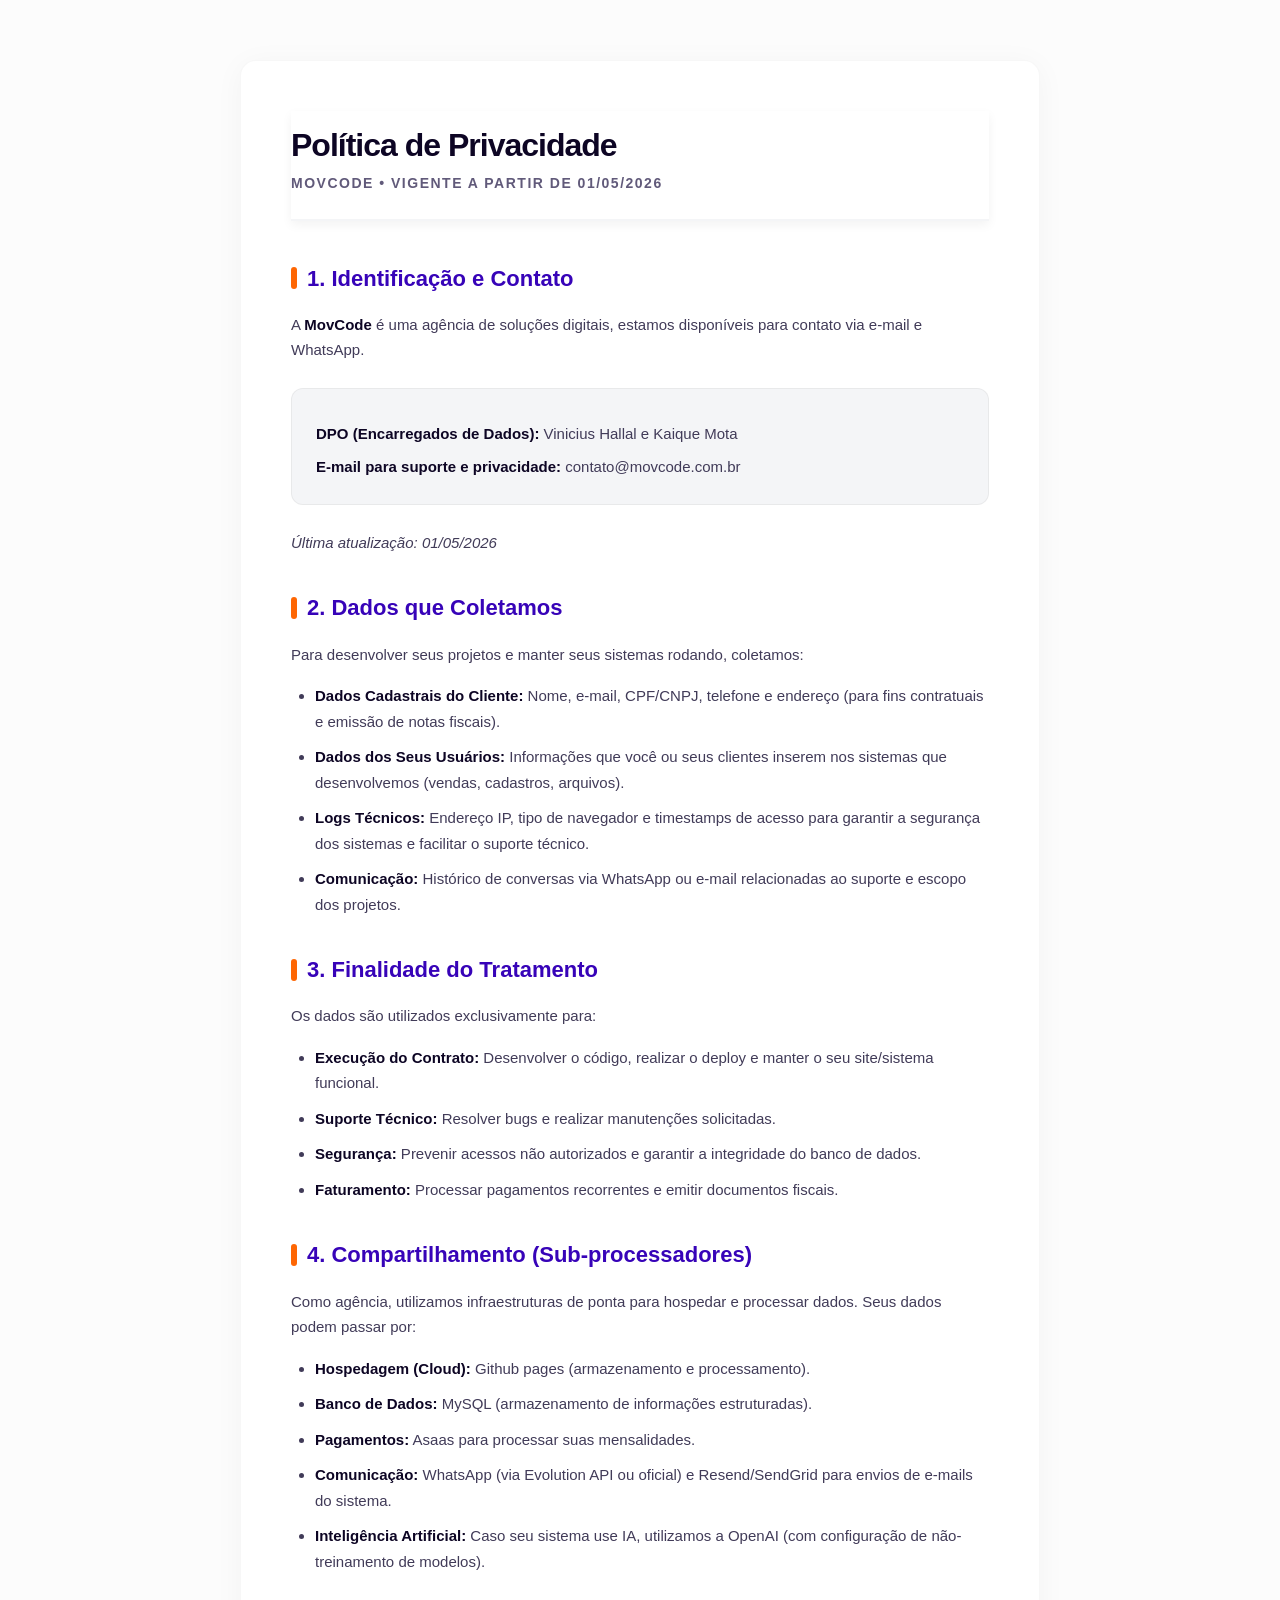
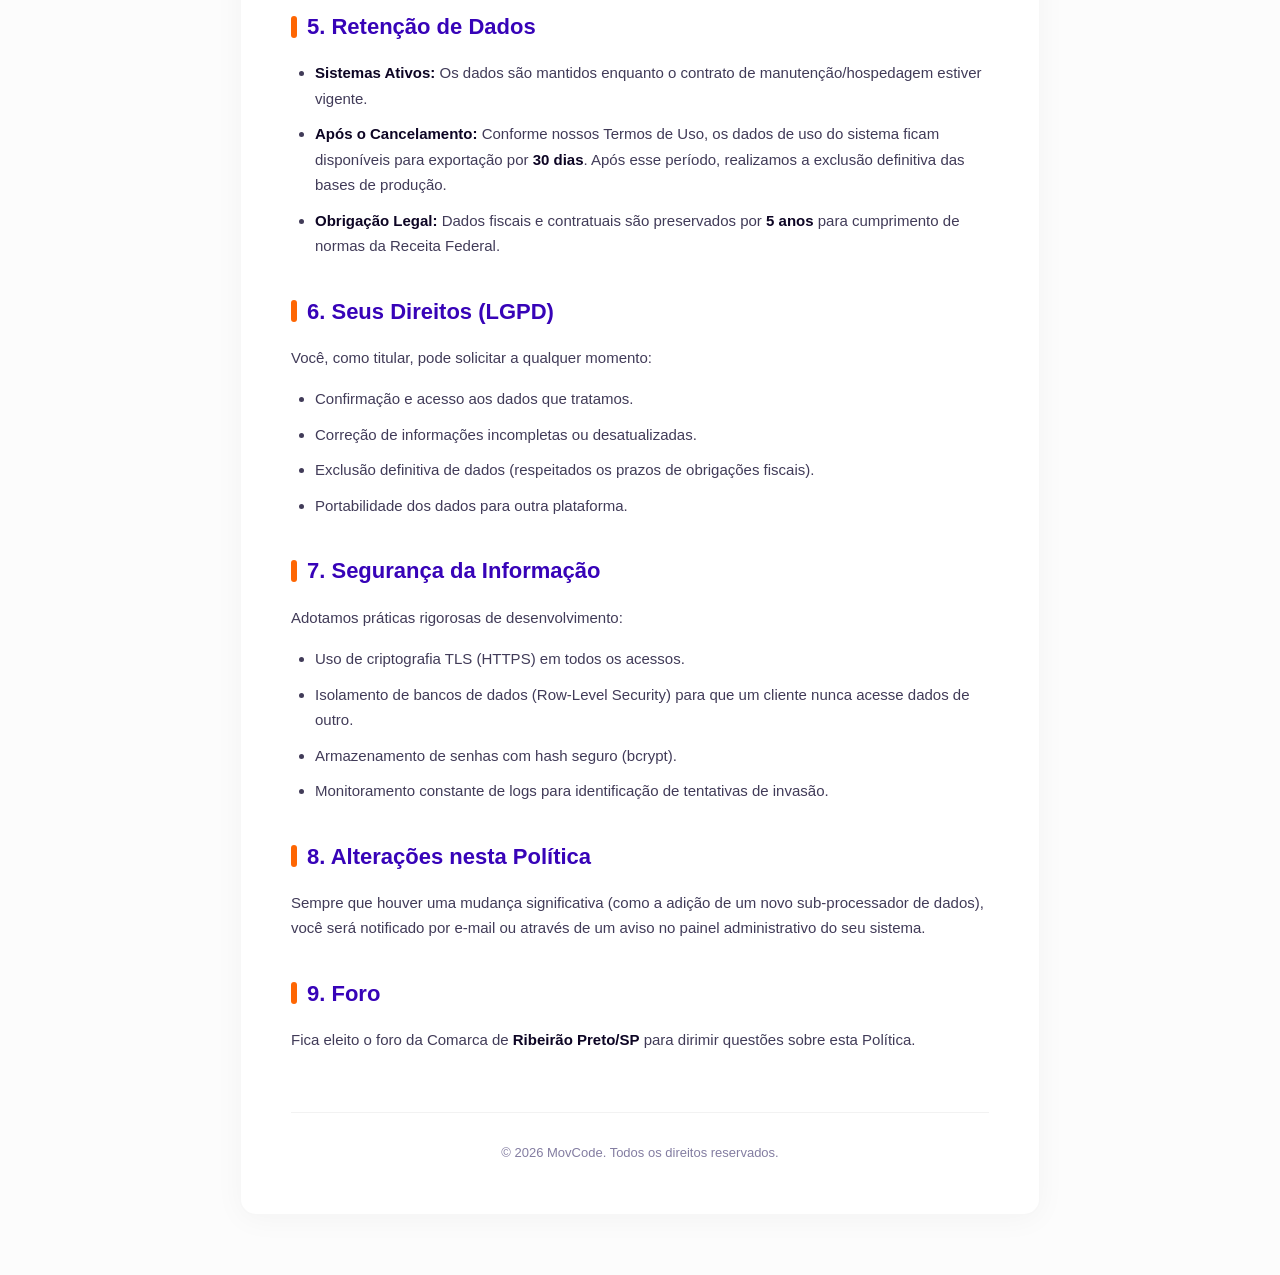
==== politica.html @ aec151a6 "Update politica.html" ====
<!DOCTYPE html>
<html lang="pt-br">
<head>
    <meta charset="UTF-8">
    <meta name="viewport" content="width=device-width, initial-scale=1.0">
    <title>Política de Privacidade - MovCode</title>
    <style>
/* =========================================
           VARIÁVEIS E RESET
        ========================================= */
        :root {
            --primaria: #3703B8;
            --destaque: #FE6603;
            --branco: #FFFFFF;
            --escuro: #0D0524;
            --cinza-claro: #F4F5F7;
            --terminal-bg: #0D1117;
            --terminal-green: #39d353;
            --terminal-blue: #79c0ff;
            --terminal-orange: #ffa657;
            --terminal-purple: #d2a8ff;
            --terminal-comment: #8b949e;
        }

        html { scroll-behavior: smooth; }
        * { margin: 0; padding: 0; box-sizing: border-box; font-family: 'Poppins', sans-serif; }
        body { color: var(--escuro); background-color: var(--branco); line-height: 1.6; overflow-x: hidden }

        section { scroll-margin-top: 70px; }
        #inicio { scroll-margin-top: 0; }

        .container { width: 90%; max-width: 1100px; margin: 0 auto; }


/* =========================================
   HEADER
========================================= */
        header {
            background-color: var(--branco);
            padding: 15px 0;
            box-shadow: 0 4px 10px rgba(0,0,0,0.05);
            position: sticky;
            top: 0;
            z-index: 1000;
            transition: all 0.5s ease;
        }
        header.scrolled { box-shadow: 0 10px 30px rgba(0,0,0,0.1); }
        header .container { display: flex; justify-content: space-between; align-items: center; }

        .logo { font-size: 28px; font-weight: 700; color: var(--primaria); text-decoration: none; z-index: 101; }
        .logo span { color: var(--destaque); }

        nav ul { display: flex; list-style: none; gap: 30px; }
        nav ul li a { text-decoration: none; color: var(--escuro); font-weight: 500; font-size: 15px; transition: 0.3s; }
        nav ul li a:hover { color: var(--destaque); }

        /* =========================================
           TOP WRAPPER
        ========================================= */
        .top-wrapper {
            background: radial-gradient(circle at 20% 30%, #4a09f0 0%, var(--primaria) 50%, #20026b 100%);
            display: flex;
            flex-direction: column;
            position: relative;
        }
        .top-wrapper::after {
            content: '';
            position: absolute;
            width: 500px; height: 500px;
            background: var(--destaque);
            filter: blur(150px);
            opacity: 0.2;
            top: -100px; right: -100px;
            border-radius: 50%;
            pointer-events: none;
            z-index: 0;
        }

        /* =========================================
           WHATSAPP
        ========================================= */
        .whatsapp-btn {
            position: fixed; bottom: 30px; right: 30px; background-color: #25D366;
            width: 60px; height: 60px; border-radius: 50%; display: flex; justify-content: center;
            align-items: center; box-shadow: 0 4px 10px rgba(0,0,0,0.2);
            z-index: 1000; text-decoration: none; animation: pulse 2s infinite;
        }
        @keyframes pulse {
            0%   { box-shadow: 0 0 0 0 rgba(37,211,102,0.7); }
            70%  { box-shadow: 0 0 0 15px rgba(37,211,102,0); }
            100% { box-shadow: 0 0 0 0 rgba(37,211,102,0); }
        }



        /* =========================================
        FOOTER COMPACTO & MINIMALISTA
        ========================================= */
        .footer-compacto {
            background-color: #050112;
            padding: 40px 0 20px; /* Bem mais curto que os anteriores */
            color: var(--branco);
            border-top: 1px solid rgba(255,255,255,0.05);
        }

        .footer-top {
            display: flex;
            justify-content: space-between;
            align-items: center;
            margin-bottom: 30px;
        }

        .logo-menor {
            display: inline-flex;
            align-items: flex-end; /* Mantém o alinhamento pela base */
            gap: 5px; /* Agora só afasta a imagem do texto */
            text-decoration: none;
            font-family: 'Poppins', sans-serif;
            font-weight: 700;
            font-size: 25px; 
            color: #FFFFFF;
            line-height: 1;
        }

        /* Ajuste fino na imagem para não ficar "caída" */
        .logo-menor img {
            height: 30px;
            width: auto;
            display: block;
            margin-bottom: 3px; /* Sobe a imagem levemente para alinhar com a base das letras */
        }

        /* Garante que o texto e o ponto fiquem grudados */
        .logo-texto {
            display: inline-block;
            white-space: nowrap; /* Impede que o ponto pule de linha */
        }

        .ponto {
            color: var(--destaque);
        }

        /* Pequeno ajuste no texto de apoio logo abaixo */
        .footer-identidade p {
            font-size: 12px;
            color: #615a7a;
            margin-top: 5px;
            font-weight: 400;
        }

        /* Lado direito: links rápidos */
        .footer-contato {
            text-align: right;
            display: flex;
            flex-direction: column;
            gap: 8px;
        }

        .email-link {
            color: var(--branco);
            text-decoration: none;
            font-size: 15px;
            font-weight: 500;
            transition: color 0.3s;
        }
        .email-link:hover { color: var(--destaque); }

        .social-mini {
            font-size: 12px;
            color: #615a7a;
        }
        .social-mini a {
            color: #615a7a;
            text-decoration: none;
            transition: color 0.3s;
        }
        .social-mini a:hover { color: var(--branco); }
        .social-mini .sep { margin: 0 5px; opacity: 0.3; }

        /* Linha de copyright final */
        .footer-copy {
            padding-top: 20px;
            border-top: 1px solid rgba(255,255,255,0.03);
            display: flex;
            justify-content: space-between;
            font-size: 11px;
            color: #413b58;
            text-transform: uppercase;
            letter-spacing: 1px;
        }

        .topo-link {
            color: #413b58;
            text-decoration: none;
            transition: color 0.3s;
        }
        .topo-link:hover { color: var(--destaque); }

        /* Responsivo para telas pequenas */
        @media (max-width: 768px) {
            .footer-top {
                flex-direction: column;
                gap: 20px;
                text-align: center;
            }
            .footer-contato {
                text-align: center;
            }
            .footer-copy {
                flex-direction: column;
                align-items: center;
                gap: 10px;
            }
        }


        .btn-destaque {
            background-color: var(--destaque); color: var(--branco); padding: 15px 32px;
            text-decoration: none; border-radius: 8px; font-weight: 600; transition: 0.3s;
            display: inline-block; border: none; cursor: pointer;
            box-shadow: 0 10px 20px rgba(254,102,3,0.3);
        }
        .btn-destaque:hover { transform: translateY(-3px); box-shadow: 0 10px 20px rgba(254,102,3,0.5); }
        .btn-destaque:disabled { opacity: 0.7; cursor: not-allowed; transform: none; box-shadow: none; }

        /* Tags de stack */
        .stack-tags { display: flex; flex-wrap: wrap; gap: 10px; margin-bottom: 32px; }
        .stack-tag {
            background: #F4F0FF;
            color: var(--primaria);
            border: 1px solid rgba(55,3,184,0.15);
            padding: 6px 14px;
            border-radius: 6px;
            font-size: 13px;
            font-weight: 600;
            font-family: 'JetBrains Mono', monospace;
        }

        .btn-outline {
            background-color: transparent; color: var(--primaria); border: 2px solid var(--primaria);
            padding: 12px 28px; border-radius: 8px; text-decoration: none; font-weight: 600;
            transition: 0.3s; display: inline-block;
        }
        .btn-outline:hover { background-color: var(--primaria); color: var(--branco); }

        h2.section-title { color: var(--escuro); font-size: 36px; margin-bottom: 50px; }

        /* Feedback do formulário */
        .form-feedback {
            display: none;
            padding: 14px 18px;
            border-radius: 8px;
            font-size: 14px;
            font-weight: 600;
            margin-top: 8px;
        }
        .form-feedback.success { background: #d1fae5; color: #065f46; border: 1px solid #a7f3d0; }
        .form-feedback.error   { background: #fee2e2; color: #991b1b; border: 1px solid #fecaca; }

        /* =========================================
           ANIMAÇÕES DE SCROLL
        ========================================= */
        .escondido {
            opacity: 0; transform: translateY(40px);
            transition: opacity 0.8s ease-out, transform 0.8s ease-out;
            will-change: opacity, transform;
        }
        .aparecer { opacity: 1; transform: translateY(0); }

/* =========================================
   HELPERS
========================================= */
.section-title--center {
    text-align: center;
    margin-bottom: 60px;
}

.section-title--no-margin {
    margin-bottom: 0;
}

.whatsapp-btn__icon {
    width: 30px;
    height: 30px;
    object-fit: contain;
}




/* =========================================
   HERO REFORMULADA (IMAGEM NO LUGAR DO DASHBOARD)
========================================= */
.hero { padding: 60px 0 100px; color: var(--branco); position: relative; z-index: 1; }
.hero .container { display: flex; align-items: center; justify-content: space-between; gap: 60px; }

.hero-text { flex: 1.1; max-width: 650px; }

/* Título muito maior e mais imponente */
.hero h1 { 
    font-size: clamp(42px, 5vw, 56px); 
    line-height: 1.15; 
    margin-bottom: 25px; 
    font-weight: 700; 
    letter-spacing: -1.5px; 
}
.hero h1 .highlight { color: #a78bfa; }

.hero p { font-size: 17px; color: #b8aedf; margin-bottom: 40px; line-height: 1.6; }

.hero-btns { display: flex; gap: 15px; margin-bottom: 45px; }

.btn-outline-hero {
    padding: 15px 30px;
    border-radius: 8px;
    border: 1px solid rgba(255,255,255,0.2);
    color: var(--branco);
    text-decoration: none;
    font-weight: 600;
    transition: 0.3s;
}
.btn-outline-hero:hover { background: rgba(255,255,255,0.1); border-color: var(--branco); }

.hero-benefits { display: flex; flex-wrap: wrap; gap: 24px; }
.benefit-item { display: flex; gap: 12px; align-items: center; }
.benefit-icon { color: #a78bfa; opacity: 0.8; }
.benefit-icon svg { width: 22px; height: 22px; }
.benefit-txt strong { display: block; font-size: 13px; color: var(--branco); }
.benefit-txt span { font-size: 11px; color: #837da1; }

/* --- LADO DIREITO: ÓRBITA TECH --- */
.hero-visual { 
    flex: 1; 
    display: flex;
    justify-content: flex-end;
    align-items: center;
}

.tech-orbit {
    position: relative;
    width: 400px;
    height: 400px;
    display: flex;
    align-items: center;
    justify-content: center;
}

/* Anéis Animados (MANTIDOS) */
.orbit-ring {
    position: absolute;
    border-radius: 50%;
    border: 1px solid rgba(255, 255, 255, 0.05);
}

.ring-1 {
    width: 380px; height: 380px;
    border-top-color: var(--primaria);
    animation: spin 15s linear infinite;
}

.ring-2 {
    width: 280px; height: 280px;
    border-right-color: var(--destaque);
    border-bottom-color: rgba(254, 102, 3, 0.2);
    animation: spinReverse 10s linear infinite;
}

.ring-3 {
    width: 180px; height: 180px;
    border: 1px dashed rgba(167, 139, 250, 0.3);
    animation: spin 20s linear infinite;
}

/* NOVO: Núcleo Central */
.orbit-core {
    position: relative;
    width: 70px;
    height: 70px;
    display: flex;
    align-items: center;
    justify-content: center;
    z-index: 2;
}

/* Esfera física do núcleo */
.core-solid {
    width: 100%;
    height: 100%;
    background: linear-gradient(135deg, var(--primaria) 0%, var(--destaque) 100%);
    border-radius: 50%;
    box-shadow: 0 0 30px rgba(254, 102, 3, 0.4);
    display: flex;
    align-items: center;
    justify-content: center;
    color: var(--branco);
    position: relative;
    z-index: 2;
}

.core-solid svg {
    width: 28px;
    height: 28px;
}

/* Onda de energia que pulsa do centro para fora */
.core-pulse {
    position: absolute;
    width: 100%;
    height: 100%;
    border-radius: 50%;
    background: var(--destaque);
    animation: pulseEnergy 2.5s infinite ease-out;
    z-index: 1;
}

/* --- ANIMAÇÕES --- */
@keyframes spin { 
    100% { transform: rotate(360deg); } 
}

@keyframes spinReverse { 
    100% { transform: rotate(-360deg); } 
}

@keyframes pulseEnergy {
    0% { transform: scale(1); opacity: 0.6; }
    100% { transform: scale(2.5); opacity: 0; }
}

/* Responsivo */
@media (max-width: 1024px) {
    .hero .container { flex-direction: column; text-align: center; gap: 50px; }
    .hero-text { max-width: 100%; display: flex; flex-direction: column; align-items: center; }
    .hero-btns { justify-content: center; }
    .hero-benefits { justify-content: center; }
    .hero-visual { justify-content: center; width: 100%; }
    .tech-orbit { width: 300px; height: 300px; margin-top: 20px; }
    .ring-1 { width: 300px; height: 300px; }
    .ring-2 { width: 220px; height: 220px; }
    .ring-3 { width: 140px; height: 140px; }
    .orbit-core { width: 60px; height: 60px; }
}


        /* =========================================
           MIDDLE WRAPPER
        ========================================= */
        .middle-wrapper {
            background: linear-gradient(180deg, #E6D9FF 0%, #FFFFFF 50%, #FFE5D4 100%);
            width: 100%;
            display: flex;
            flex-direction: column;
            position: relative;
            z-index: 1;
            padding-top: 110px;
        }




        /* =========================================
   SOBRE A MOVII (FOCO NOS IDEAIS)
========================================= */
.sobre-ideais {
    padding: 100px 0;
    background-color: #FAFAFC; /* Um cinza super claro pra destacar do branco puro */
    border-top: 1px solid rgba(0,0,0,0.03);
    border-bottom: 1px solid rgba(0,0,0,0.03);
}

.ideais-wrapper {
    max-width: 900px;
    margin: 0 auto;
}

.ideais-header {
    text-align: center;
    margin-bottom: 40px;
}

.ideais-eyebrow {
    font-size: 11px;
    font-weight: 700;
    color: var(--primaria);
    letter-spacing: 2px;
    text-transform: uppercase;
    display: block;
    margin-bottom: 16px;
}

.ideais-header h2 {
    font-size: clamp(32px, 5vw, 46px);
    font-weight: 700;
    line-height: 1.15;
    color: var(--escuro);
    letter-spacing: -1px;
}

.ideais-content {
    text-align: center;
    margin-bottom: 60px;
}

.ideais-lead {
    font-size: 20px;
    font-weight: 600;
    color: var(--primaria);
    margin-bottom: 24px;
    line-height: 1.4;
}

.ideais-content p {
    font-size: 16px;
    color: #615a7a;
    line-height: 1.7;
    margin-bottom: 16px;
    max-width: 800px;
    margin-left: auto;
    margin-right: auto;
}

.ideais-content strong {
    color: var(--escuro);
    font-weight: 600;
}

/* Grid de Ideais */
.ideais-grid {
    display: grid;
    grid-template-columns: repeat(3, 1fr);
    gap: 30px;
}

.ideal-card {
    background: var(--branco);
    border: 1px solid rgba(0,0,0,0.04);
    border-radius: 20px;
    padding: 30px;
    text-align: center;
    transition: all 0.3s ease;
    box-shadow: 0 10px 20px rgba(0,0,0,0.01);
}

.ideal-card:hover {
    transform: translateY(-5px);
    box-shadow: 0 15px 30px rgba(55,3,184,0.05);
    border-color: rgba(55,3,184,0.1);
}

.ideal-icon {
    width: 50px;
    height: 50px;
    background: rgba(167,139,250,0.1);
    color: #A78BFA;
    border-radius: 14px;
    display: flex;
    align-items: center;
    justify-content: center;
    margin: 0 auto 20px;
    transition: 0.3s;
}

.ideal-card:hover .ideal-icon {
    background: #A78BFA;
    color: var(--branco);
    transform: scale(1.1) rotate(-5deg);
}

.ideal-icon svg {
    width: 24px;
    height: 24px;
}

.ideal-card h4 {
    font-size: 16px;
    font-weight: 700;
    color: var(--escuro);
    margin-bottom: 12px;
}

.ideal-card p {
    font-size: 13px;
    color: #837da1;
    line-height: 1.5;
    margin: 0;
}

/* Responsivo */
@media (max-width: 900px) {
    .ideais-grid {
        grid-template-columns: repeat(2, 1fr);
    }
}

@media (max-width: 600px) {
    .ideais-grid {
        grid-template-columns: 1fr;
    }
    .ideais-lead {
        font-size: 18px;
    }
}




        /* =========================================
        A MOVII É PARA VOCÊ... (WHITE COMPACTO)
        ========================================= */
        .bento-white {
            background-color: var(--branco);
            padding: 50px 0; 
            border-top: 1px solid rgba(0,0,0,0.05);
        }

        .bento-header-compacto {
            margin-bottom: 30px;
        }

        .bento-header-compacto h2 {
            font-size: 32px;
            letter-spacing: -1px;
            color: var(--escuro);
        }

        .bento-eyebrow {
            font-size: 11px;
            font-weight: 700;
            color: var(--primaria);
            letter-spacing: 1.5px;
            text-transform: uppercase;
            display: block;
            margin-bottom: 8px;
        }

        .bento-grid-white {
            display: grid;
            grid-template-columns: repeat(3, 1fr);
            gap: 15px; /* Menos espaço entre os cards */
        }

        .bento-card-white {
            background: #FAFAFC;
            border: 1px solid rgba(0,0,0,0.05);
            border-radius: 16px;
            padding: 25px;
            display: flex;
            flex-direction: column;
            transition: all 0.3s ease;
        }

        .bento-card-white:hover {
            border-color: var(--primaria);
            background: var(--branco);
            transform: translateY(-3px);
            box-shadow: 0 10px 20px rgba(0,0,0,0.03);
        }

        .card-principal {
            grid-column: span 2;
            flex-direction: row;
            align-items: center;
            gap: 30px;
            background: #F4F0FF; /* Um toque de roxo bem leve para destacar */
            border-color: rgba(55,3,184,0.1);
        }

        .bento-inner { flex: 1; }

        .bento-card-white h3 {
            font-size: 16px;
            font-weight: 700;
            margin-bottom: 8px;
            color: var(--escuro);
        }

        .bento-card-white p {
            font-size: 13px;
            color: #615a7a;
            line-height: 1.5;
            margin: 0;
        }

        .bento-icon-small {
            width: 36px;
            height: 36px;
            background: var(--branco);
            color: var(--primaria);
            border-radius: 8px;
            display: flex;
            align-items: center;
            justify-content: center;
            margin-bottom: 15px;
            border: 1px solid rgba(0,0,0,0.05);
        }

        .bento-mini-stats {
            display: flex;
            gap: 20px;
            padding-left: 20px;
            border-left: 1px solid rgba(0,0,0,0.1);
        }

        .mini-stat { display: flex; flex-direction: column; }
        .mini-stat strong { font-size: 20px; color: var(--primaria); line-height: 1; }
        .mini-stat span { font-size: 10px; text-transform: uppercase; color: #837da1; }

        /* Responsivo */
        @media (max-width: 992px) {
            .bento-grid-white { grid-template-columns: repeat(2, 1fr); }
            .card-principal { grid-column: span 2; }
        }

        @media (max-width: 768px) {
            .bento-grid-white { grid-template-columns: 1fr; }
            .card-principal { grid-column: span 1; flex-direction: column; align-items: flex-start; gap: 20px; }
            .bento-mini-stats { border-left: none; border-top: 1px solid rgba(0,0,0,0.1); padding: 15px 0 0; width: 100%; }
        }






        /* =========================================
        NOSSOS SERVIÇOS (ESTILO MOCKUP DARK)
        ========================================= */
        .servicos-dark {
            background-color: #050112;
            padding: 50px 0;
            position: relative;
            overflow: hidden;
            color: var(--branco);
        }

        /* Brilhos de fundo idênticos aos da imagem */
        .servicos-dark::before {
            content: '';
            position: absolute;
            width: 600px; height: 600px;
            background: radial-gradient(circle, rgba(167,139,250,0.06) 0%, transparent 70%);
            top: -200px; left: -200px;
            border-radius: 50%;
            pointer-events: none;
        }

        .servicos-dark::after {
            content: '';
            position: absolute;
            width: 800px; height: 800px;
            background: radial-gradient(circle, rgba(254,102,3,0.04) 0%, transparent 70%);
            bottom: -300px; right: -200px;
            border-radius: 50%;
            pointer-events: none;
        }

        .servicos-header {
            text-align: center;
            margin-bottom: 60px;
            position: relative;
            z-index: 2;
        }

        .servicos-eyebrow {
            font-size: 11px;
            font-weight: 700;
            color: #A78BFA; /* Roxo claro */
            letter-spacing: 2px;
            text-transform: uppercase;
            display: block;
            margin-bottom: 16px;
        }

        .servicos-header h2 {
            font-size: clamp(28px, 4vw, 36px);
            font-weight: 700;
            line-height: 1.2;
            letter-spacing: -0.5px;
        }

        .servicos-grid {
            display: grid;
            /* Coloca os 5 cards lado a lado no computador */
            grid-template-columns: repeat(5, 1fr);
            gap: 16px;
            position: relative;
            z-index: 2;
            margin-bottom: 50px;
        }

        .servico-card-dark {
            background: rgba(255,255,255,0.02);
            border: 1px solid rgba(255,255,255,0.05);
            border-radius: 16px;
            padding: 24px 20px;
            display: flex;
            flex-direction: column;
            transition: all 0.3s ease;
            backdrop-filter: blur(10px);
        }

        .servico-card-dark:hover {
            background: rgba(255,255,255,0.04);
            border-color: rgba(167,139,250,0.3);
            transform: translateY(-8px);
            box-shadow: 0 15px 30px rgba(5,1,18,0.5);
        }

        .servico-icon-dark {
            width: 44px;
            height: 44px;
            background: rgba(167,139,250,0.1);
            color: #A78BFA;
            border-radius: 12px;
            display: flex;
            align-items: center;
            justify-content: center;
            margin-bottom: 20px;
            transition: 0.3s;
        }

        .servico-card-dark:hover .servico-icon-dark {
            background: #A78BFA;
            color: #050112;
        }

        .servico-icon-dark svg {
            width: 20px;
            height: 20px;
        }

        .servico-card-dark h3 {
            font-size: 15px;
            font-weight: 600;
            color: var(--branco);
            margin-bottom: 10px;
            line-height: 1.3;
        }

        .servico-card-dark p {
            font-size: 12px;
            color: #a09ab0;
            line-height: 1.5;
            margin-bottom: 24px;
            flex: 1; /* Empurra a seta para baixo */
        }

        .servico-arrow {
            margin-top: auto;
            align-self: flex-end;
            color: #413b58; /* Seta discreta */
            transition: 0.3s;
            display: flex;
        }

        .servico-card-dark:hover .servico-arrow {
            color: var(--branco);
            transform: translateX(4px);
        }

        .servicos-footer {
            text-align: center;
            position: relative;
            z-index: 2;
        }

        .btn-servicos {
            display: inline-flex;
            align-items: center;
            gap: 8px;
            padding: 12px 24px;
            border-radius: 30px;
            font-size: 13px;
        }

        /* Responsivo para organizar os 5 cards quando a tela diminui */
        @media (max-width: 1200px) {
            .servicos-grid { grid-template-columns: repeat(3, 1fr); gap: 20px; }
        }
        @media (max-width: 768px) {
            .servicos-grid { grid-template-columns: repeat(2, 1fr); }
        }
        @media (max-width: 576px) {
            .servicos-grid { grid-template-columns: 1fr; }
}




    


        /* =========================================
        COMO TRABALHAMOS (ESTILO MOCKUP HORIZONTAL)
        ========================================= */
        #processo {
            padding: 100px 0;
            background-color: var(--branco); /* Fundo claro para contrastar com as secções escuras */
            border-top: 1px solid rgba(0,0,0,0.05);
        }

        .processo-layout {
            display: flex;
            gap: 60px;
            align-items: flex-start;
        }

        /* Lado Esquerdo */
        .processo-intro {
            flex: 0 0 320px;
        }

        .processo-eyebrow {
            font-size: 11px;
            font-weight: 700;
            color: var(--primaria);
            letter-spacing: 1.5px;
            text-transform: uppercase;
            display: block;
            margin-bottom: 12px;
        }

        .processo-intro h2 {
            font-size: 32px;
            color: var(--escuro);
            line-height: 1.2;
            margin-bottom: 16px;
        }

        .processo-intro p {
            font-size: 14px;
            color: #615a7a;
            margin-bottom: 24px;
            line-height: 1.6;
        }

        .btn-link-laranja {
            color: var(--destaque);
            font-size: 13px;
            font-weight: 600;
            text-decoration: none;
            display: inline-flex;
            align-items: center;
            gap: 8px;
            transition: 0.3s;
            border: 1px solid rgba(254,102,3,0.3);
            padding: 10px 20px;
            border-radius: 24px;
        }

        .btn-link-laranja:hover {
            background: rgba(254,102,3,0.08);
            transform: translateX(4px);
        }

        /* Lado Direito: Os Passos */
        .processo-steps-horizontal {
            flex: 1;
            display: grid;
            grid-template-columns: repeat(4, 1fr);
            gap: 24px;
            position: relative;
            padding-top: 10px;
        }

        /* A linha tracejada que liga os ícones */
        .processo-steps-horizontal::before {
            content: '';
            position: absolute;
            top: 40px; /* Alinha exatamente a meio da altura do ícone */
            left: 12%; 
            right: 12%;
            border-top: 2px dashed #D1C5F0;
            z-index: 1;
        }

        .step-item {
            position: relative;
            z-index: 2; /* Fica por cima da linha tracejada */
        }

        /* Quadrado arredondado com o ícone grande */
        .step-icon {
            width: 60px;
            height: 60px;
            background: var(--branco);
            border: 2px solid #E6D9FF;
            color: var(--primaria);
            border-radius: 16px;
            display: flex;
            align-items: center;
            justify-content: center;
            margin-bottom: 24px;
        }

        .step-header {
            display: flex;
            align-items: center;
            gap: 8px;
            margin-bottom: 12px;
        }

        /* Bolinha roxa com o número */
        .step-number {
            width: 22px;
            height: 22px;
            background: var(--primaria);
            color: var(--branco);
            border-radius: 50%;
            font-size: 11px;
            font-weight: 700;
            display: flex;
            align-items: center;
            justify-content: center;
            flex-shrink: 0;
        }

        .step-header h3 {
            font-size: 16px;
            font-weight: 700;
            color: var(--escuro);
            margin: 0;
        }

        .step-item p {
            font-size: 13px;
            color: #615a7a;
            line-height: 1.5;
            margin: 0;
        }

        /* Responsivo para não quebrar em telemóveis e tablets */
        @media (max-width: 1024px) {
            .processo-layout {
                flex-direction: column;
                gap: 40px;
            }
            .processo-intro {
                flex: none;
                max-width: 100%;
            }
            .processo-steps-horizontal::before {
                display: none; /* Esconde a linha no mobile */
            }
            .processo-steps-horizontal {
                grid-template-columns: repeat(2, 1fr); /* 2 em cima, 2 em baixo */
                gap: 40px;
            }
        }

        @media (max-width: 576px) {
            .processo-steps-horizontal {
                grid-template-columns: 1fr; /* 1 por linha no telemóvel */
            }
        }


        /* =========================================
        PROJETOS (COMPACTO)
        ========================================= */
        #projetos {
            padding: 50px 0;
            background: linear-gradient( #FE6603 0%);
            position: relative;
            overflow: hidden;
        }

        #projetos::after {
            content: '';
            position: absolute;
            width: 500px; height: 500px;
            background: rgba(255, 255, 255, 0.15);
            filter: blur(120px);
            bottom: -200px;
            right: -100px;
            border-radius: 50%;
            pointer-events: none;
        }
        
        .projetos-header {
            display: flex;
            justify-content: space-between;
            align-items: flex-end;
            margin-bottom: 40px;
            position: relative;
            z-index: 1;
        }

        .projetos-eyebrow {
            font-size: 11px;
            font-weight: 700;
            color: rgba(255, 255, 255, 0.9); /* Branco levemente transparente */
            letter-spacing: 1.5px;
            text-transform: uppercase;
            display: block;
            margin-bottom: 8px;
        }

        #projetos .section-title {
            color: var(--branco); /* Título em branco para contrastar com o laranja */
            text-shadow: 0 2px 10px rgba(0,0,0,0.05);
        }

        .projetos-header h2 { margin-bottom: 0; }
        
        .btn-ver-mais {
            display: inline-flex;
            align-items: center;
            padding: 8px 20px;
            border-radius: 20px;
            font-size: 12px;
            font-weight: 600;
            text-decoration: none;
            color: var(--branco);
            border: 1px solid rgba(255, 255, 255, 0.4);
            background: rgba(255, 255, 255, 0.1);
            transition: all 0.3s ease;
        }

        .btn-ver-mais:hover {
            background: var(--branco);
            color: var(--destaque);
            border-color: var(--branco);
            transform: translateY(-3px);
            box-shadow: 0 10px 20px rgba(0,0,0,0.1);
        }


        .projetos-grid {
            display: grid;
            grid-template-columns: repeat(3, 1fr);
            gap: 20px; /* Menor distância entre cards */
        }

        .projeto-card {
            background: var(--branco);
            border-radius: 16px; /* Cantos menos arredondados */
            overflow: hidden;
            border: 1px solid rgba(0,0,0,0.04);
            transition: all 0.3s ease;
            display: flex;
            flex-direction: column;
            box-shadow: 0 5px 15px rgba(0,0,0,0.02);
        }

        .projeto-card:hover { 
            transform: translateY(-5px); 
            box-shadow: 0 15px 30px rgba(55,3,184,0.08); 
            border-color: rgba(55,3,184,0.1);
        }

        .projeto-thumb {
            height: 140px; /* Altura da miniatura reduzida */
            display: flex;
            align-items: center;
            justify-content: center;
            font-family: 'JetBrains Mono', monospace;
            font-size: 12px;
            position: relative;
            overflow: hidden;
        }

        .projeto-thumb-1 { background: linear-gradient(135deg, #0D1117 0%, #161b22 100%); }
        .projeto-thumb-2 { background: linear-gradient(135deg, #050112 0%, #20026b 100%); }
        .projeto-thumb-3 { background: linear-gradient(135deg, #1a0a00 0%, #b34600 100%); }

        .projeto-thumb-code {
            padding: 15px;
            color: var(--terminal-green);
            font-size: 11px; /* Código menorzinho */
            line-height: 1.6;
            width: 100%;
        }

        .projeto-thumb-code .tc { color: var(--terminal-comment); }
        .projeto-thumb-code .tk { color: var(--terminal-purple); }
        .projeto-thumb-code .tf { color: var(--terminal-blue); }
        .projeto-thumb-code .ts { color: var(--terminal-orange); }

        .projeto-body { padding: 20px; flex: 1; display: flex; flex-direction: column; } /* Padding reduzido */
        .projeto-body h3 { font-size: 18px; font-weight: 700; color: var(--escuro); margin-bottom: 8px; letter-spacing: -0.5px; }
        .projeto-body p  { font-size: 13px; color: #615a7a; line-height: 1.5; flex: 1; }

        .projeto-tags { display: flex; gap: 6px; flex-wrap: wrap; margin-top: 15px; }
        .projeto-tag {
            background: #F4F5F7;
            color: #413b58;
            padding: 4px 10px;
            border-radius: 6px;
            font-size: 10px;
            font-weight: 600;
            font-family: 'JetBrains Mono', monospace;
            border: 1px solid rgba(0,0,0,0.05);
        }

        .projeto-footer {
            padding: 15px 20px;
            border-top: 1px solid rgba(0,0,0,0.04);
            display: flex;
            align-items: center;
            justify-content: space-between;
            background: #FAFAFC;
        }

        .projeto-tipo {
            font-size: 10px;
            font-weight: 700;
            letter-spacing: 1px;
            text-transform: uppercase;
            color: var(--primaria);
            opacity: 0.8;
        }

        .projeto-link {
            font-size: 12px;
            color: var(--escuro);
            text-decoration: none;
            font-weight: 600;
            display: flex;
            align-items: center;
            gap: 4px;
            transition: 0.3s;
        }

        .projeto-link:hover { color: var(--destaque); transform: translateX(3px); }


        /* =========================================
        CTA FINAL DE IMPACTO (ESTILO MOCKUP)
        ========================================= */
        #contato { 
            padding: 80px 0; 
            background-color: var(--branco); 
        }

        .cta-final-box {
            background: #050112; 
            border-radius: 24px;
            padding: 60px;
            display: flex;
            align-items: center;
            justify-content: space-between;
            gap: 40px;
            color: var(--branco);
            position: relative;
            overflow: hidden;
            box-shadow: 0 20px 40px rgba(5,1,18,0.1);
        }

        /* Efeito de luz ao fundo */
        .cta-final-box::before {
            content: '';
            position: absolute;
            width: 500px; height: 500px;
            background: var(--primaria);
            filter: blur(150px);
            opacity: 0.15;
            top: -100px; left: -100px;
            border-radius: 50%;
            pointer-events: none;
        }

        /* --- LADO ESQUERDO --- */
        .cta-left {
            flex: 1;
            position: relative;
            z-index: 1;
        }

        .cta-eyebrow {
            font-size: 12px;
            font-weight: 700;
            color: var(--destaque);
            letter-spacing: 1.5px;
            text-transform: uppercase;
            display: block;
            margin-bottom: 16px;
        }

        .cta-left h2 {
            font-size: clamp(32px, 4vw, 42px);
            font-weight: 700;
            line-height: 1.15;
            margin-bottom: 20px;
            letter-spacing: -1px;
        }

        .destaque-roxo {
            color: #A78BFA; /* Um roxo mais claro para dar destaque no fundo escuro */
        }

        .cta-left p {
            font-size: 16px;
            color: #a09ab0;
            max-width: 450px;
            margin-bottom: 30px;
            line-height: 1.6;
        }

        .cta-actions-row {
            display: flex;
            align-items: center;
            gap: 16px;
        }

        .btn-outline-claro {
            padding: 14px 28px;
            border-radius: 8px;
            border: 1px solid rgba(255, 255, 255, 0.2);
            color: var(--branco);
            text-decoration: none;
            font-weight: 600;
            font-size: 15px;
            transition: 0.3s;
        }

        .btn-outline-claro:hover {
            background: rgba(255, 255, 255, 0.1);
            border-color: rgba(255, 255, 255, 0.4);
        }

        .cta-left .btn-destaque {
            padding: 15px 30px;
            font-size: 15px;
        }

        /* --- LADO DIREITO --- */
        .cta-right {
            flex: 0 0 380px; /* Largura fixa para o cartão */
            position: relative;
            z-index: 1;
        }

        .cta-benefits-card {
            background: rgba(255, 255, 255, 0.03);
            border: 1px solid rgba(255, 255, 255, 0.05);
            border-radius: 20px;
            padding: 30px;
            backdrop-filter: blur(10px);
        }

        .benefits-list {
            list-style: none;
            display: flex;
            flex-direction: column;
            gap: 16px;
            margin-bottom: 30px;
        }

        .benefits-list li {
            display: flex;
            align-items: center;
            gap: 12px;
            font-size: 14px;
            color: #d9d2f6;
            font-weight: 500;
        }

        .benefits-list svg {
            width: 18px;
            height: 18px;
            color: #A78BFA; /* Corzinha do ícone */
        }

        .social-proof {
            display: flex;
            align-items: center;
            gap: 16px;
            padding-top: 20px;
            border-top: 1px solid rgba(255, 255, 255, 0.08);
        }

        .avatar-group {
            display: flex;
        }

        .avatar {
            width: 32px;
            height: 32px;
            border-radius: 50%;
            border: 2px solid #050112;
            margin-left: -10px;
        }
        .avatar:first-child { margin-left: 0; }
        .bg-1 { background: linear-gradient(135deg, #FE6603, #ff9a57); }
        .bg-2 { background: linear-gradient(135deg, #3703B8, #7a3df0); }
        .bg-3 { background: linear-gradient(135deg, #A78BFA, #d2a8ff); }

        .social-proof-text {
            display: flex;
            flex-direction: column;
        }

        .social-proof-text strong {
            font-size: 13px;
            color: var(--branco);
        }

        .social-proof-text span {
            font-size: 11px;
            color: #837da1;
        }

        /* Responsivo para ecrãs menores */
        @media (max-width: 900px) {
            .cta-final-box {
                flex-direction: column;
                text-align: center;
                padding: 40px 30px;
            }
            
            .cta-left p {
                margin: 0 auto 30px;
            }
            
            .cta-actions-row {
                justify-content: center;
                flex-wrap: wrap;
            }
            
            .cta-right {
                flex: none;
                width: 100%;
                max-width: 400px;
                margin: 0 auto;
            }
            
            .benefits-list li {
                justify-content: center;
            }
            
            .social-proof {
                justify-content: center;
            }
        }









        /* =========================================
           RESPONSIVO
        ========================================= */
        @media (max-width: 992px) {
            .bento-grid { grid-template-columns: 1fr; padding: 0 20px; }
            .item-1, .item-7 { grid-column: span 1; }
            .section-bento { padding: 60px 0; }
            .projetos-grid { grid-template-columns: 1fr 1fr; }
            .processo-steps { grid-template-columns: 1fr; gap: 40px; }
            .processo-steps::before { display: none; }
            .dashboard-grid { grid-template-columns: 1fr; }
        }



        @media (max-width: 768px) {
            .contato-wrapper { flex-direction: column; padding: 40px 20px; border-radius: 24px; gap: 40px;}
            .contato-info h2 { font-size: 32px; }
            .contato-form-caixa { padding: 25px 20px; }
            .footer-grid { grid-template-columns: 1fr; gap: 40px; text-align: center; padding-bottom: 40px; margin-bottom: 40px; }
            .footer-col p { margin: 20px auto; }
            .footer-col ul li a:hover, .social-links a:hover { transform: translateY(-3px); }
            .footer-bottom { flex-direction: column; text-align: center; }
            header .container { flex-direction: column; gap: 15px; text-align: center; }
            nav ul { gap: 15px; justify-content: center; flex-wrap: wrap; }
            nav ul li a { font-size: 14px; }
            .hero { padding: 60px 0 60px; }
            .hero .container { max-width: 100%; }
            .hero-text { text-align: left; }
            .hero h1 { font-size: 34px; }
            .hero p { margin-left: 0; margin-right: 0; }
            .hero-stats { flex-direction: column; gap: 20px; padding: 24px 20px; }
            .hero-stat-divider { width: 80%; height: 1px; }
            .hero-stat-item strong { font-size: 30px; }
            .middle-wrapper { padding-top: 0; }
            .projetos-grid { grid-template-columns: 1fr; }
            .projetos-header { flex-direction: column; align-items: flex-start; gap: 16px; }
            .impact-number { font-size: 36px; }
            .footer-cta { padding-bottom: 40px; margin-bottom: 40px; }
            .footer-cta h2 { font-size: 28px; line-height: 1.3; }
            
            .footer-grid { 
                grid-template-columns: 1fr; 
                gap: 40px; 
                text-align: center; 
            }
            
            .footer-col p { margin: 16px auto; }
            
            .footer-col ul li a:hover { transform: translateY(-3px); } /* Tira o slide lateral no mobile */
            
            .social-links ul { align-items: center; }
            
            .footer-bottom { 
                flex-direction: column; 
                text-align: center; 
                gap: 12px; }

        

        }
        
        /* =========================================
           ESTILOS EXCLUSIVOS: PÁGINA DE PRIVACIDADE
           (Inspirado no NanoDash)
        ========================================= */
        .pg-privacidade {
            background-color: #fcfcfc;
            padding: 60px 20px;
            min-height: 100vh;
            display: flex;
            justify-content: center;
        }

        .container-privacidade {
            width: 100%;
            max-width: 800px;
            background: var(--branco);
            padding: 50px;
            border-radius: 16px;
            box-shadow: 0 4px 30px rgba(0,0,0,0.04);
            border: 1px solid rgba(0,0,0,0.03);
        }

        .header-privacidade {
            border-bottom: 2px solid var(--cinza-claro);
            padding-bottom: 24px;
            margin-bottom: 40px;
        }

        .header-privacidade h1 {
            color: var(--escuro);
            font-size: 32px;
            margin-bottom: 8px;
            line-height: 1.2;
            letter-spacing: -1px;
        }

        .privacidade-version {
            color: #615a7a;
            font-size: 14px;
            text-transform: uppercase;
            letter-spacing: 1.5px;
            font-weight: 600;
        }

        .container-privacidade section {
            margin-bottom: 35px;
            scroll-margin-top: 0; /* Reseta o do site principal */
        }

        .container-privacidade h2 {
            color: var(--primaria);
            font-size: 22px;
            margin-bottom: 16px;
            display: flex;
            align-items: center;
            gap: 10px;
        }

        .container-privacidade h2::before {
            content: '';
            display: inline-block;
            width: 6px;
            height: 22px;
            background-color: var(--destaque);
            border-radius: 4px;
        }

        .container-privacidade p, 
        .container-privacidade li {
            font-size: 15px;
            margin-bottom: 16px;
            color: #413b58;
            line-height: 1.7;
        }

        .container-privacidade ul {
            padding-left: 24px;
            margin-bottom: 24px;
        }

        .container-privacidade li {
            margin-bottom: 10px;
        }

        .container-privacidade strong {
            color: var(--escuro);
            font-weight: 600;
        }

        .contact-box-privacidade {
            background-color: var(--cinza-claro);
            border: 1px solid rgba(0,0,0,0.05);
            padding: 24px;
            border-radius: 12px;
            margin: 25px 0;
        }

        .contact-box-privacidade p {
            margin: 8px 0;
            font-size: 15px;
        }
        
        .contact-box-privacidade p:last-child {
            margin-bottom: 0;
        }

        .footer-privacidade {
            margin-top: 60px;
            font-size: 13px;
            color: #837da1;
            text-align: center;
            border-top: 1px solid rgba(0,0,0,0.05);
            padding-top: 30px;
            font-weight: 500;
        }

        /* Responsivo Privacidade */
        @media (max-width: 600px) {
            .pg-privacidade { padding: 20px 15px; }
            .container-privacidade { padding: 30px 20px; }
            .header-privacidade h1 { font-size: 26px; }
            .container-privacidade h2 { font-size: 20px; }
        }
    </style>
</head>
<body class="pg-privacidade">

    <div class="container-privacidade">
        
        <header class="header-privacidade">
            <h1>Política de Privacidade</h1>
            <div class="privacidade-version">MovCode &bull; Vigente a partir de 01/05/2026</div>
        </header>

        <section>
            <h2>1. Identificação e Contato</h2>
            <p>A <strong>MovCode</strong> é uma agência de soluções digitais, estamos disponíveis para contato via e-mail e WhatsApp.</p>
            <div class="contact-box-privacidade">
                <p><strong>DPO (Encarregados de Dados):</strong> Vinicius Hallal e Kaique Mota</p>
                <p><strong>E-mail para suporte e privacidade:</strong> contato@movcode.com.br</p>
            </div>
            <p><em>Última atualização: 01/05/2026</em></p>
        </section>

        <section>
            <h2>2. Dados que Coletamos</h2>
            <p>Para desenvolver seus projetos e manter seus sistemas rodando, coletamos:</p>
            <ul>
                <li><strong>Dados Cadastrais do Cliente:</strong> Nome, e-mail, CPF/CNPJ, telefone e endereço (para fins contratuais e emissão de notas fiscais).</li>
                <li><strong>Dados dos Seus Usuários:</strong> Informações que você ou seus clientes inserem nos sistemas que desenvolvemos (vendas, cadastros, arquivos).</li>
                <li><strong>Logs Técnicos:</strong> Endereço IP, tipo de navegador e timestamps de acesso para garantir a segurança dos sistemas e facilitar o suporte técnico.</li>
                <li><strong>Comunicação:</strong> Histórico de conversas via WhatsApp ou e-mail relacionadas ao suporte e escopo dos projetos.</li>
            </ul>
        </section>

        <section>
            <h2>3. Finalidade do Tratamento</h2>
            <p>Os dados são utilizados exclusivamente para:</p>
            <ul>
                <li><strong>Execução do Contrato:</strong> Desenvolver o código, realizar o deploy e manter o seu site/sistema funcional.</li>
                <li><strong>Suporte Técnico:</strong> Resolver bugs e realizar manutenções solicitadas.</li>
                <li><strong>Segurança:</strong> Prevenir acessos não autorizados e garantir a integridade do banco de dados.</li>
                <li><strong>Faturamento:</strong> Processar pagamentos recorrentes e emitir documentos fiscais.</li>
            </ul>
        </section>

        <section>
            <h2>4. Compartilhamento (Sub-processadores)</h2>
            <p>Como agência, utilizamos infraestruturas de ponta para hospedar e processar dados. Seus dados podem passar por:</p>
            <ul>
                <li><strong>Hospedagem (Cloud):</strong> Github pages (armazenamento e processamento).</li>
                <li><strong>Banco de Dados:</strong> MySQL (armazenamento de informações estruturadas).</li>
                <li><strong>Pagamentos:</strong> Asaas para processar suas mensalidades.</li>
                <li><strong>Comunicação:</strong> WhatsApp (via Evolution API ou oficial) e Resend/SendGrid para envios de e-mails do sistema.</li>
                <li><strong>Inteligência Artificial:</strong> Caso seu sistema use IA, utilizamos a OpenAI (com configuração de não-treinamento de modelos).</li>
            </ul>
        </section>

        <section>
            <h2>5. Retenção de Dados</h2>
            <ul>
                <li><strong>Sistemas Ativos:</strong> Os dados são mantidos enquanto o contrato de manutenção/hospedagem estiver vigente.</li>
                <li><strong>Após o Cancelamento:</strong> Conforme nossos Termos de Uso, os dados de uso do sistema ficam disponíveis para exportação por <strong>30 dias</strong>. Após esse período, realizamos a exclusão definitiva das bases de produção.</li>
                <li><strong>Obrigação Legal:</strong> Dados fiscais e contratuais são preservados por <strong>5 anos</strong> para cumprimento de normas da Receita Federal.</li>
            </ul>
        </section>

        <section>
            <h2>6. Seus Direitos (LGPD)</h2>
            <p>Você, como titular, pode solicitar a qualquer momento:</p>
            <ul>
                <li>Confirmação e acesso aos dados que tratamos.</li>
                <li>Correção de informações incompletas ou desatualizadas.</li>
                <li>Exclusão definitiva de dados (respeitados os prazos de obrigações fiscais).</li>
                <li>Portabilidade dos dados para outra plataforma.</li>
            </ul>
        </section>

        <section>
            <h2>7. Segurança da Informação</h2>
            <p>Adotamos práticas rigorosas de desenvolvimento:</p>
            <ul>
                <li>Uso de criptografia TLS (HTTPS) em todos os acessos.</li>
                <li>Isolamento de bancos de dados (Row-Level Security) para que um cliente nunca acesse dados de outro.</li>
                <li>Armazenamento de senhas com hash seguro (bcrypt).</li>
                <li>Monitoramento constante de logs para identificação de tentativas de invasão.</li>
            </ul>
        </section>

        <section>
            <h2>8. Alterações nesta Política</h2>
            <p>Sempre que houver uma mudança significativa (como a adição de um novo sub-processador de dados), você será notificado por e-mail ou através de um aviso no painel administrativo do seu sistema.</p>
        </section>

        <section>
            <h2>9. Foro</h2>
            <p>Fica eleito o foro da Comarca de <strong>Ribeirão Preto/SP</strong> para dirimir questões sobre esta Política.</p>
        </section>

        <div class="footer-privacidade">
            &copy; <span id="year">2026</span> MovCode. Todos os direitos reservados.
        </div>
        
    </div>

    <script>
        // Atualiza o ano do copyright automaticamente assim que a página carrega
        document.addEventListener('DOMContentLoaded', () => {
            const yearSpan = document.getElementById('year');
            
            if (yearSpan) {
                yearSpan.textContent = new Date().getFullYear();
            }
            
            console.log("Política de Privacidade da MovCode carregada com sucesso.");
        });
    </script>
</body>
</html>
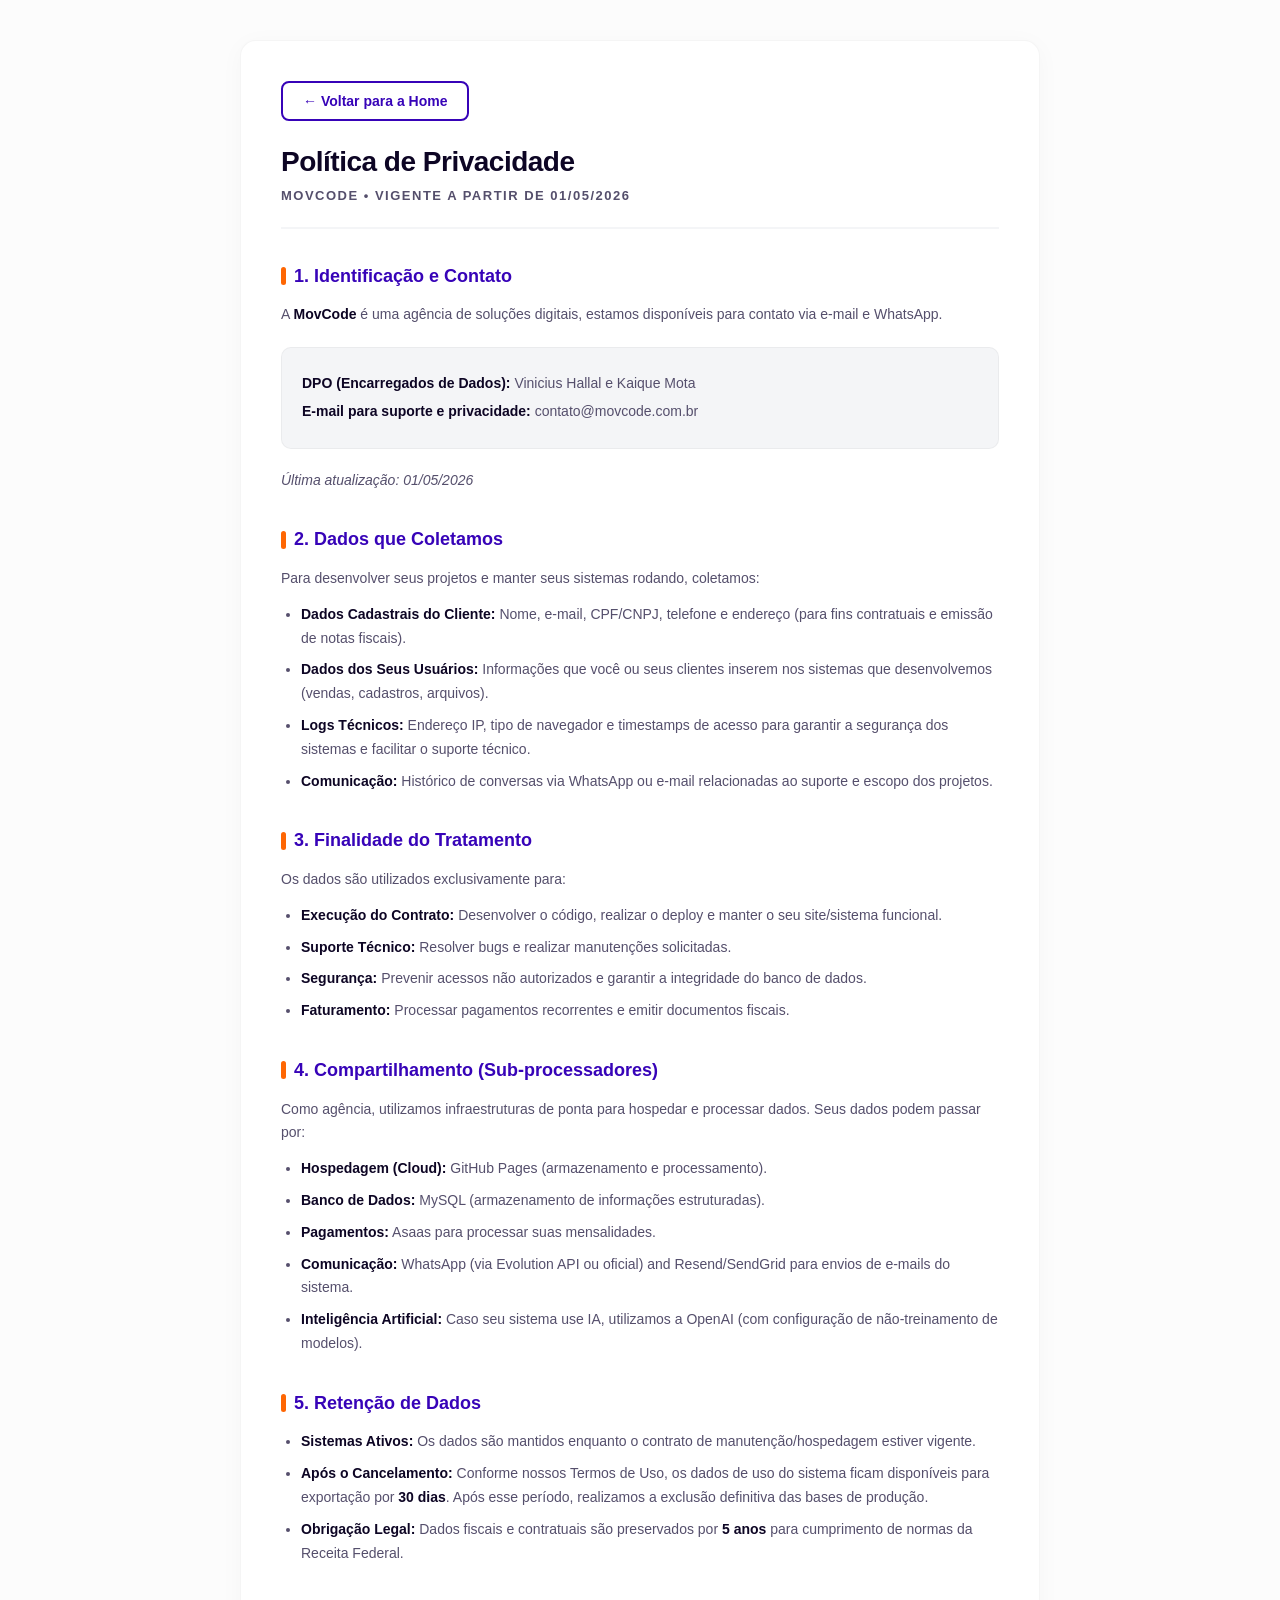
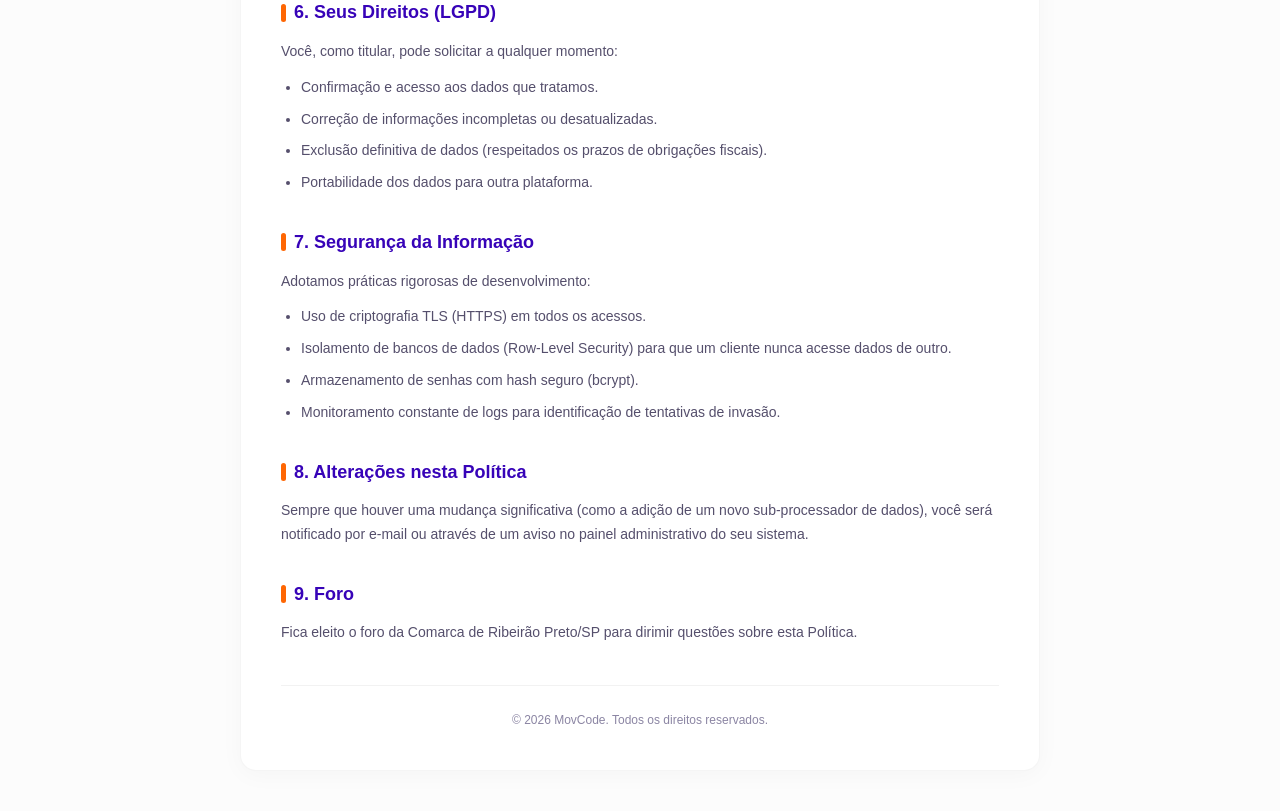
==== commit 65ef170c: "atualizando policia e termo" ====
--- a/politica.html
+++ b/politica.html
@@ -5,1643 +5,178 @@
     <meta name="viewport" content="width=device-width, initial-scale=1.0">
     <title>Política de Privacidade - MovCode</title>
     <style>
-/* =========================================
-           VARIÁVEIS E RESET
-        ========================================= */
         :root {
             --primaria: #3703B8;
             --destaque: #FE6603;
             --branco: #FFFFFF;
             --escuro: #0D0524;
             --cinza-claro: #F4F5F7;
-            --terminal-bg: #0D1117;
-            --terminal-green: #39d353;
-            --terminal-blue: #79c0ff;
-            --terminal-orange: #ffa657;
-            --terminal-purple: #d2a8ff;
-            --terminal-comment: #8b949e;
-        }
-
-        html { scroll-behavior: smooth; }
-        * { margin: 0; padding: 0; box-sizing: border-box; font-family: 'Poppins', sans-serif; }
-        body { color: var(--escuro); background-color: var(--branco); line-height: 1.6; overflow-x: hidden }
-
-        section { scroll-margin-top: 70px; }
-        #inicio { scroll-margin-top: 0; }
-
-        .container { width: 90%; max-width: 1100px; margin: 0 auto; }
-
-
-/* =========================================
-   HEADER
-========================================= */
-        header {
-            background-color: var(--branco);
-            padding: 15px 0;
-            box-shadow: 0 4px 10px rgba(0,0,0,0.05);
-            position: sticky;
-            top: 0;
-            z-index: 1000;
-            transition: all 0.5s ease;
-        }
-        header.scrolled { box-shadow: 0 10px 30px rgba(0,0,0,0.1); }
-        header .container { display: flex; justify-content: space-between; align-items: center; }
-
-        .logo { font-size: 28px; font-weight: 700; color: var(--primaria); text-decoration: none; z-index: 101; }
-        .logo span { color: var(--destaque); }
-
-        nav ul { display: flex; list-style: none; gap: 30px; }
-        nav ul li a { text-decoration: none; color: var(--escuro); font-weight: 500; font-size: 15px; transition: 0.3s; }
-        nav ul li a:hover { color: var(--destaque); }
-
-        /* =========================================
-           TOP WRAPPER
-        ========================================= */
-        .top-wrapper {
-            background: radial-gradient(circle at 20% 30%, #4a09f0 0%, var(--primaria) 50%, #20026b 100%);
+            --texto-secundario: #554f6c;
+        }
+
+        * { 
+            margin: 0; 
+            padding: 0; 
+            box-sizing: border-box; 
+            font-family: 'Poppins', sans-serif; 
+        }
+
+        body { 
+            color: var(--escuro); 
+            background-color: #fcfcfc; 
+            line-height: 1.7; 
+            padding: 40px 16px;
+            min-height: 100vh;
             display: flex;
             flex-direction: column;
-            position: relative;
-        }
-        .top-wrapper::after {
-            content: '';
-            position: absolute;
-            width: 500px; height: 500px;
-            background: var(--destaque);
-            filter: blur(150px);
-            opacity: 0.2;
-            top: -100px; right: -100px;
-            border-radius: 50%;
-            pointer-events: none;
-            z-index: 0;
-        }
-
-        /* =========================================
-           WHATSAPP
-        ========================================= */
-        .whatsapp-btn {
-            position: fixed; bottom: 30px; right: 30px; background-color: #25D366;
-            width: 60px; height: 60px; border-radius: 50%; display: flex; justify-content: center;
-            align-items: center; box-shadow: 0 4px 10px rgba(0,0,0,0.2);
-            z-index: 1000; text-decoration: none; animation: pulse 2s infinite;
-        }
-        @keyframes pulse {
-            0%   { box-shadow: 0 0 0 0 rgba(37,211,102,0.7); }
-            70%  { box-shadow: 0 0 0 15px rgba(37,211,102,0); }
-            100% { box-shadow: 0 0 0 0 rgba(37,211,102,0); }
-        }
-
-
-
-        /* =========================================
-        FOOTER COMPACTO & MINIMALISTA
-        ========================================= */
-        .footer-compacto {
-            background-color: #050112;
-            padding: 40px 0 20px; /* Bem mais curto que os anteriores */
-            color: var(--branco);
-            border-top: 1px solid rgba(255,255,255,0.05);
-        }
-
-        .footer-top {
-            display: flex;
-            justify-content: space-between;
             align-items: center;
-            margin-bottom: 30px;
-        }
-
-        .logo-menor {
-            display: inline-flex;
-            align-items: flex-end; /* Mantém o alinhamento pela base */
-            gap: 5px; /* Agora só afasta a imagem do texto */
-            text-decoration: none;
-            font-family: 'Poppins', sans-serif;
-            font-weight: 700;
-            font-size: 25px; 
-            color: #FFFFFF;
-            line-height: 1;
-        }
-
-        /* Ajuste fino na imagem para não ficar "caída" */
-        .logo-menor img {
-            height: 30px;
-            width: auto;
-            display: block;
-            margin-bottom: 3px; /* Sobe a imagem levemente para alinhar com a base das letras */
-        }
-
-        /* Garante que o texto e o ponto fiquem grudados */
-        .logo-texto {
-            display: inline-block;
-            white-space: nowrap; /* Impede que o ponto pule de linha */
-        }
-
-        .ponto {
-            color: var(--destaque);
-        }
-
-        /* Pequeno ajuste no texto de apoio logo abaixo */
-        .footer-identidade p {
-            font-size: 12px;
-            color: #615a7a;
-            margin-top: 5px;
-            font-weight: 400;
-        }
-
-        /* Lado direito: links rápidos */
-        .footer-contato {
-            text-align: right;
-            display: flex;
-            flex-direction: column;
-            gap: 8px;
-        }
-
-        .email-link {
-            color: var(--branco);
-            text-decoration: none;
-            font-size: 15px;
-            font-weight: 500;
-            transition: color 0.3s;
-        }
-        .email-link:hover { color: var(--destaque); }
-
-        .social-mini {
-            font-size: 12px;
-            color: #615a7a;
-        }
-        .social-mini a {
-            color: #615a7a;
-            text-decoration: none;
-            transition: color 0.3s;
-        }
-        .social-mini a:hover { color: var(--branco); }
-        .social-mini .sep { margin: 0 5px; opacity: 0.3; }
-
-        /* Linha de copyright final */
-        .footer-copy {
-            padding-top: 20px;
-            border-top: 1px solid rgba(255,255,255,0.03);
-            display: flex;
-            justify-content: space-between;
-            font-size: 11px;
-            color: #413b58;
-            text-transform: uppercase;
-            letter-spacing: 1px;
-        }
-
-        .topo-link {
-            color: #413b58;
-            text-decoration: none;
-            transition: color 0.3s;
-        }
-        .topo-link:hover { color: var(--destaque); }
-
-        /* Responsivo para telas pequenas */
-        @media (max-width: 768px) {
-            .footer-top {
-                flex-direction: column;
-                gap: 20px;
-                text-align: center;
-            }
-            .footer-contato {
-                text-align: center;
-            }
-            .footer-copy {
-                flex-direction: column;
-                align-items: center;
-                gap: 10px;
-            }
-        }
-
-
-        .btn-destaque {
-            background-color: var(--destaque); color: var(--branco); padding: 15px 32px;
-            text-decoration: none; border-radius: 8px; font-weight: 600; transition: 0.3s;
-            display: inline-block; border: none; cursor: pointer;
-            box-shadow: 0 10px 20px rgba(254,102,3,0.3);
-        }
-        .btn-destaque:hover { transform: translateY(-3px); box-shadow: 0 10px 20px rgba(254,102,3,0.5); }
-        .btn-destaque:disabled { opacity: 0.7; cursor: not-allowed; transform: none; box-shadow: none; }
-
-        /* Tags de stack */
-        .stack-tags { display: flex; flex-wrap: wrap; gap: 10px; margin-bottom: 32px; }
-        .stack-tag {
-            background: #F4F0FF;
-            color: var(--primaria);
-            border: 1px solid rgba(55,3,184,0.15);
-            padding: 6px 14px;
-            border-radius: 6px;
-            font-size: 13px;
-            font-weight: 600;
-            font-family: 'JetBrains Mono', monospace;
-        }
-
-        .btn-outline {
-            background-color: transparent; color: var(--primaria); border: 2px solid var(--primaria);
-            padding: 12px 28px; border-radius: 8px; text-decoration: none; font-weight: 600;
-            transition: 0.3s; display: inline-block;
-        }
-        .btn-outline:hover { background-color: var(--primaria); color: var(--branco); }
-
-        h2.section-title { color: var(--escuro); font-size: 36px; margin-bottom: 50px; }
-
-        /* Feedback do formulário */
-        .form-feedback {
-            display: none;
-            padding: 14px 18px;
-            border-radius: 8px;
-            font-size: 14px;
-            font-weight: 600;
-            margin-top: 8px;
-        }
-        .form-feedback.success { background: #d1fae5; color: #065f46; border: 1px solid #a7f3d0; }
-        .form-feedback.error   { background: #fee2e2; color: #991b1b; border: 1px solid #fecaca; }
-
-        /* =========================================
-           ANIMAÇÕES DE SCROLL
-        ========================================= */
-        .escondido {
-            opacity: 0; transform: translateY(40px);
-            transition: opacity 0.8s ease-out, transform 0.8s ease-out;
-            will-change: opacity, transform;
-        }
-        .aparecer { opacity: 1; transform: translateY(0); }
-
-/* =========================================
-   HELPERS
-========================================= */
-.section-title--center {
-    text-align: center;
-    margin-bottom: 60px;
-}
-
-.section-title--no-margin {
-    margin-bottom: 0;
-}
-
-.whatsapp-btn__icon {
-    width: 30px;
-    height: 30px;
-    object-fit: contain;
-}
-
-
-
-
-/* =========================================
-   HERO REFORMULADA (IMAGEM NO LUGAR DO DASHBOARD)
-========================================= */
-.hero { padding: 60px 0 100px; color: var(--branco); position: relative; z-index: 1; }
-.hero .container { display: flex; align-items: center; justify-content: space-between; gap: 60px; }
-
-.hero-text { flex: 1.1; max-width: 650px; }
-
-/* Título muito maior e mais imponente */
-.hero h1 { 
-    font-size: clamp(42px, 5vw, 56px); 
-    line-height: 1.15; 
-    margin-bottom: 25px; 
-    font-weight: 700; 
-    letter-spacing: -1.5px; 
-}
-.hero h1 .highlight { color: #a78bfa; }
-
-.hero p { font-size: 17px; color: #b8aedf; margin-bottom: 40px; line-height: 1.6; }
-
-.hero-btns { display: flex; gap: 15px; margin-bottom: 45px; }
-
-.btn-outline-hero {
-    padding: 15px 30px;
-    border-radius: 8px;
-    border: 1px solid rgba(255,255,255,0.2);
-    color: var(--branco);
-    text-decoration: none;
-    font-weight: 600;
-    transition: 0.3s;
-}
-.btn-outline-hero:hover { background: rgba(255,255,255,0.1); border-color: var(--branco); }
-
-.hero-benefits { display: flex; flex-wrap: wrap; gap: 24px; }
-.benefit-item { display: flex; gap: 12px; align-items: center; }
-.benefit-icon { color: #a78bfa; opacity: 0.8; }
-.benefit-icon svg { width: 22px; height: 22px; }
-.benefit-txt strong { display: block; font-size: 13px; color: var(--branco); }
-.benefit-txt span { font-size: 11px; color: #837da1; }
-
-/* --- LADO DIREITO: ÓRBITA TECH --- */
-.hero-visual { 
-    flex: 1; 
-    display: flex;
-    justify-content: flex-end;
-    align-items: center;
-}
-
-.tech-orbit {
-    position: relative;
-    width: 400px;
-    height: 400px;
-    display: flex;
-    align-items: center;
-    justify-content: center;
-}
-
-/* Anéis Animados (MANTIDOS) */
-.orbit-ring {
-    position: absolute;
-    border-radius: 50%;
-    border: 1px solid rgba(255, 255, 255, 0.05);
-}
-
-.ring-1 {
-    width: 380px; height: 380px;
-    border-top-color: var(--primaria);
-    animation: spin 15s linear infinite;
-}
-
-.ring-2 {
-    width: 280px; height: 280px;
-    border-right-color: var(--destaque);
-    border-bottom-color: rgba(254, 102, 3, 0.2);
-    animation: spinReverse 10s linear infinite;
-}
-
-.ring-3 {
-    width: 180px; height: 180px;
-    border: 1px dashed rgba(167, 139, 250, 0.3);
-    animation: spin 20s linear infinite;
-}
-
-/* NOVO: Núcleo Central */
-.orbit-core {
-    position: relative;
-    width: 70px;
-    height: 70px;
-    display: flex;
-    align-items: center;
-    justify-content: center;
-    z-index: 2;
-}
-
-/* Esfera física do núcleo */
-.core-solid {
-    width: 100%;
-    height: 100%;
-    background: linear-gradient(135deg, var(--primaria) 0%, var(--destaque) 100%);
-    border-radius: 50%;
-    box-shadow: 0 0 30px rgba(254, 102, 3, 0.4);
-    display: flex;
-    align-items: center;
-    justify-content: center;
-    color: var(--branco);
-    position: relative;
-    z-index: 2;
-}
-
-.core-solid svg {
-    width: 28px;
-    height: 28px;
-}
-
-/* Onda de energia que pulsa do centro para fora */
-.core-pulse {
-    position: absolute;
-    width: 100%;
-    height: 100%;
-    border-radius: 50%;
-    background: var(--destaque);
-    animation: pulseEnergy 2.5s infinite ease-out;
-    z-index: 1;
-}
-
-/* --- ANIMAÇÕES --- */
-@keyframes spin { 
-    100% { transform: rotate(360deg); } 
-}
-
-@keyframes spinReverse { 
-    100% { transform: rotate(-360deg); } 
-}
-
-@keyframes pulseEnergy {
-    0% { transform: scale(1); opacity: 0.6; }
-    100% { transform: scale(2.5); opacity: 0; }
-}
-
-/* Responsivo */
-@media (max-width: 1024px) {
-    .hero .container { flex-direction: column; text-align: center; gap: 50px; }
-    .hero-text { max-width: 100%; display: flex; flex-direction: column; align-items: center; }
-    .hero-btns { justify-content: center; }
-    .hero-benefits { justify-content: center; }
-    .hero-visual { justify-content: center; width: 100%; }
-    .tech-orbit { width: 300px; height: 300px; margin-top: 20px; }
-    .ring-1 { width: 300px; height: 300px; }
-    .ring-2 { width: 220px; height: 220px; }
-    .ring-3 { width: 140px; height: 140px; }
-    .orbit-core { width: 60px; height: 60px; }
-}
-
-
-        /* =========================================
-           MIDDLE WRAPPER
-        ========================================= */
-        .middle-wrapper {
-            background: linear-gradient(180deg, #E6D9FF 0%, #FFFFFF 50%, #FFE5D4 100%);
-            width: 100%;
-            display: flex;
-            flex-direction: column;
-            position: relative;
-            z-index: 1;
-            padding-top: 110px;
-        }
-
-
-
-
-        /* =========================================
-   SOBRE A MOVII (FOCO NOS IDEAIS)
-========================================= */
-.sobre-ideais {
-    padding: 100px 0;
-    background-color: #FAFAFC; /* Um cinza super claro pra destacar do branco puro */
-    border-top: 1px solid rgba(0,0,0,0.03);
-    border-bottom: 1px solid rgba(0,0,0,0.03);
-}
-
-.ideais-wrapper {
-    max-width: 900px;
-    margin: 0 auto;
-}
-
-.ideais-header {
-    text-align: center;
-    margin-bottom: 40px;
-}
-
-.ideais-eyebrow {
-    font-size: 11px;
-    font-weight: 700;
-    color: var(--primaria);
-    letter-spacing: 2px;
-    text-transform: uppercase;
-    display: block;
-    margin-bottom: 16px;
-}
-
-.ideais-header h2 {
-    font-size: clamp(32px, 5vw, 46px);
-    font-weight: 700;
-    line-height: 1.15;
-    color: var(--escuro);
-    letter-spacing: -1px;
-}
-
-.ideais-content {
-    text-align: center;
-    margin-bottom: 60px;
-}
-
-.ideais-lead {
-    font-size: 20px;
-    font-weight: 600;
-    color: var(--primaria);
-    margin-bottom: 24px;
-    line-height: 1.4;
-}
-
-.ideais-content p {
-    font-size: 16px;
-    color: #615a7a;
-    line-height: 1.7;
-    margin-bottom: 16px;
-    max-width: 800px;
-    margin-left: auto;
-    margin-right: auto;
-}
-
-.ideais-content strong {
-    color: var(--escuro);
-    font-weight: 600;
-}
-
-/* Grid de Ideais */
-.ideais-grid {
-    display: grid;
-    grid-template-columns: repeat(3, 1fr);
-    gap: 30px;
-}
-
-.ideal-card {
-    background: var(--branco);
-    border: 1px solid rgba(0,0,0,0.04);
-    border-radius: 20px;
-    padding: 30px;
-    text-align: center;
-    transition: all 0.3s ease;
-    box-shadow: 0 10px 20px rgba(0,0,0,0.01);
-}
-
-.ideal-card:hover {
-    transform: translateY(-5px);
-    box-shadow: 0 15px 30px rgba(55,3,184,0.05);
-    border-color: rgba(55,3,184,0.1);
-}
-
-.ideal-icon {
-    width: 50px;
-    height: 50px;
-    background: rgba(167,139,250,0.1);
-    color: #A78BFA;
-    border-radius: 14px;
-    display: flex;
-    align-items: center;
-    justify-content: center;
-    margin: 0 auto 20px;
-    transition: 0.3s;
-}
-
-.ideal-card:hover .ideal-icon {
-    background: #A78BFA;
-    color: var(--branco);
-    transform: scale(1.1) rotate(-5deg);
-}
-
-.ideal-icon svg {
-    width: 24px;
-    height: 24px;
-}
-
-.ideal-card h4 {
-    font-size: 16px;
-    font-weight: 700;
-    color: var(--escuro);
-    margin-bottom: 12px;
-}
-
-.ideal-card p {
-    font-size: 13px;
-    color: #837da1;
-    line-height: 1.5;
-    margin: 0;
-}
-
-/* Responsivo */
-@media (max-width: 900px) {
-    .ideais-grid {
-        grid-template-columns: repeat(2, 1fr);
-    }
-}
-
-@media (max-width: 600px) {
-    .ideais-grid {
-        grid-template-columns: 1fr;
-    }
-    .ideais-lead {
-        font-size: 18px;
-    }
-}
-
-
-
-
-        /* =========================================
-        A MOVII É PARA VOCÊ... (WHITE COMPACTO)
-        ========================================= */
-        .bento-white {
-            background-color: var(--branco);
-            padding: 50px 0; 
-            border-top: 1px solid rgba(0,0,0,0.05);
-        }
-
-        .bento-header-compacto {
-            margin-bottom: 30px;
-        }
-
-        .bento-header-compacto h2 {
-            font-size: 32px;
-            letter-spacing: -1px;
-            color: var(--escuro);
-        }
-
-        .bento-eyebrow {
-            font-size: 11px;
-            font-weight: 700;
-            color: var(--primaria);
-            letter-spacing: 1.5px;
-            text-transform: uppercase;
-            display: block;
-            margin-bottom: 8px;
-        }
-
-        .bento-grid-white {
-            display: grid;
-            grid-template-columns: repeat(3, 1fr);
-            gap: 15px; /* Menos espaço entre os cards */
-        }
-
-        .bento-card-white {
-            background: #FAFAFC;
-            border: 1px solid rgba(0,0,0,0.05);
-            border-radius: 16px;
-            padding: 25px;
-            display: flex;
-            flex-direction: column;
-            transition: all 0.3s ease;
-        }
-
-        .bento-card-white:hover {
-            border-color: var(--primaria);
-            background: var(--branco);
-            transform: translateY(-3px);
-            box-shadow: 0 10px 20px rgba(0,0,0,0.03);
-        }
-
-        .card-principal {
-            grid-column: span 2;
-            flex-direction: row;
-            align-items: center;
-            gap: 30px;
-            background: #F4F0FF; /* Um toque de roxo bem leve para destacar */
-            border-color: rgba(55,3,184,0.1);
-        }
-
-        .bento-inner { flex: 1; }
-
-        .bento-card-white h3 {
-            font-size: 16px;
-            font-weight: 700;
-            margin-bottom: 8px;
-            color: var(--escuro);
-        }
-
-        .bento-card-white p {
-            font-size: 13px;
-            color: #615a7a;
-            line-height: 1.5;
-            margin: 0;
-        }
-
-        .bento-icon-small {
-            width: 36px;
-            height: 36px;
-            background: var(--branco);
-            color: var(--primaria);
-            border-radius: 8px;
-            display: flex;
-            align-items: center;
-            justify-content: center;
-            margin-bottom: 15px;
-            border: 1px solid rgba(0,0,0,0.05);
-        }
-
-        .bento-mini-stats {
-            display: flex;
-            gap: 20px;
-            padding-left: 20px;
-            border-left: 1px solid rgba(0,0,0,0.1);
-        }
-
-        .mini-stat { display: flex; flex-direction: column; }
-        .mini-stat strong { font-size: 20px; color: var(--primaria); line-height: 1; }
-        .mini-stat span { font-size: 10px; text-transform: uppercase; color: #837da1; }
-
-        /* Responsivo */
-        @media (max-width: 992px) {
-            .bento-grid-white { grid-template-columns: repeat(2, 1fr); }
-            .card-principal { grid-column: span 2; }
-        }
-
-        @media (max-width: 768px) {
-            .bento-grid-white { grid-template-columns: 1fr; }
-            .card-principal { grid-column: span 1; flex-direction: column; align-items: flex-start; gap: 20px; }
-            .bento-mini-stats { border-left: none; border-top: 1px solid rgba(0,0,0,0.1); padding: 15px 0 0; width: 100%; }
-        }
-
-
-
-
-
-
-        /* =========================================
-        NOSSOS SERVIÇOS (ESTILO MOCKUP DARK)
-        ========================================= */
-        .servicos-dark {
-            background-color: #050112;
-            padding: 50px 0;
-            position: relative;
-            overflow: hidden;
-            color: var(--branco);
-        }
-
-        /* Brilhos de fundo idênticos aos da imagem */
-        .servicos-dark::before {
-            content: '';
-            position: absolute;
-            width: 600px; height: 600px;
-            background: radial-gradient(circle, rgba(167,139,250,0.06) 0%, transparent 70%);
-            top: -200px; left: -200px;
-            border-radius: 50%;
-            pointer-events: none;
-        }
-
-        .servicos-dark::after {
-            content: '';
-            position: absolute;
-            width: 800px; height: 800px;
-            background: radial-gradient(circle, rgba(254,102,3,0.04) 0%, transparent 70%);
-            bottom: -300px; right: -200px;
-            border-radius: 50%;
-            pointer-events: none;
-        }
-
-        .servicos-header {
-            text-align: center;
-            margin-bottom: 60px;
-            position: relative;
-            z-index: 2;
-        }
-
-        .servicos-eyebrow {
-            font-size: 11px;
-            font-weight: 700;
-            color: #A78BFA; /* Roxo claro */
-            letter-spacing: 2px;
-            text-transform: uppercase;
-            display: block;
-            margin-bottom: 16px;
-        }
-
-        .servicos-header h2 {
-            font-size: clamp(28px, 4vw, 36px);
-            font-weight: 700;
-            line-height: 1.2;
-            letter-spacing: -0.5px;
-        }
-
-        .servicos-grid {
-            display: grid;
-            /* Coloca os 5 cards lado a lado no computador */
-            grid-template-columns: repeat(5, 1fr);
-            gap: 16px;
-            position: relative;
-            z-index: 2;
-            margin-bottom: 50px;
-        }
-
-        .servico-card-dark {
-            background: rgba(255,255,255,0.02);
-            border: 1px solid rgba(255,255,255,0.05);
-            border-radius: 16px;
-            padding: 24px 20px;
-            display: flex;
-            flex-direction: column;
-            transition: all 0.3s ease;
-            backdrop-filter: blur(10px);
-        }
-
-        .servico-card-dark:hover {
-            background: rgba(255,255,255,0.04);
-            border-color: rgba(167,139,250,0.3);
-            transform: translateY(-8px);
-            box-shadow: 0 15px 30px rgba(5,1,18,0.5);
-        }
-
-        .servico-icon-dark {
-            width: 44px;
-            height: 44px;
-            background: rgba(167,139,250,0.1);
-            color: #A78BFA;
-            border-radius: 12px;
-            display: flex;
-            align-items: center;
-            justify-content: center;
-            margin-bottom: 20px;
-            transition: 0.3s;
-        }
-
-        .servico-card-dark:hover .servico-icon-dark {
-            background: #A78BFA;
-            color: #050112;
-        }
-
-        .servico-icon-dark svg {
-            width: 20px;
-            height: 20px;
-        }
-
-        .servico-card-dark h3 {
-            font-size: 15px;
-            font-weight: 600;
-            color: var(--branco);
-            margin-bottom: 10px;
-            line-height: 1.3;
-        }
-
-        .servico-card-dark p {
-            font-size: 12px;
-            color: #a09ab0;
-            line-height: 1.5;
-            margin-bottom: 24px;
-            flex: 1; /* Empurra a seta para baixo */
-        }
-
-        .servico-arrow {
-            margin-top: auto;
-            align-self: flex-end;
-            color: #413b58; /* Seta discreta */
-            transition: 0.3s;
-            display: flex;
-        }
-
-        .servico-card-dark:hover .servico-arrow {
-            color: var(--branco);
-            transform: translateX(4px);
-        }
-
-        .servicos-footer {
-            text-align: center;
-            position: relative;
-            z-index: 2;
-        }
-
-        .btn-servicos {
-            display: inline-flex;
-            align-items: center;
-            gap: 8px;
-            padding: 12px 24px;
-            border-radius: 30px;
-            font-size: 13px;
-        }
-
-        /* Responsivo para organizar os 5 cards quando a tela diminui */
-        @media (max-width: 1200px) {
-            .servicos-grid { grid-template-columns: repeat(3, 1fr); gap: 20px; }
-        }
-        @media (max-width: 768px) {
-            .servicos-grid { grid-template-columns: repeat(2, 1fr); }
-        }
-        @media (max-width: 576px) {
-            .servicos-grid { grid-template-columns: 1fr; }
-}
-
-
-
-
-    
-
-
-        /* =========================================
-        COMO TRABALHAMOS (ESTILO MOCKUP HORIZONTAL)
-        ========================================= */
-        #processo {
-            padding: 100px 0;
-            background-color: var(--branco); /* Fundo claro para contrastar com as secções escuras */
-            border-top: 1px solid rgba(0,0,0,0.05);
-        }
-
-        .processo-layout {
-            display: flex;
-            gap: 60px;
-            align-items: flex-start;
-        }
-
-        /* Lado Esquerdo */
-        .processo-intro {
-            flex: 0 0 320px;
-        }
-
-        .processo-eyebrow {
-            font-size: 11px;
-            font-weight: 700;
-            color: var(--primaria);
-            letter-spacing: 1.5px;
-            text-transform: uppercase;
-            display: block;
-            margin-bottom: 12px;
-        }
-
-        .processo-intro h2 {
-            font-size: 32px;
-            color: var(--escuro);
-            line-height: 1.2;
-            margin-bottom: 16px;
-        }
-
-        .processo-intro p {
-            font-size: 14px;
-            color: #615a7a;
-            margin-bottom: 24px;
-            line-height: 1.6;
-        }
-
-        .btn-link-laranja {
-            color: var(--destaque);
-            font-size: 13px;
-            font-weight: 600;
-            text-decoration: none;
-            display: inline-flex;
-            align-items: center;
-            gap: 8px;
-            transition: 0.3s;
-            border: 1px solid rgba(254,102,3,0.3);
-            padding: 10px 20px;
-            border-radius: 24px;
-        }
-
-        .btn-link-laranja:hover {
-            background: rgba(254,102,3,0.08);
-            transform: translateX(4px);
-        }
-
-        /* Lado Direito: Os Passos */
-        .processo-steps-horizontal {
-            flex: 1;
-            display: grid;
-            grid-template-columns: repeat(4, 1fr);
-            gap: 24px;
-            position: relative;
-            padding-top: 10px;
-        }
-
-        /* A linha tracejada que liga os ícones */
-        .processo-steps-horizontal::before {
-            content: '';
-            position: absolute;
-            top: 40px; /* Alinha exatamente a meio da altura do ícone */
-            left: 12%; 
-            right: 12%;
-            border-top: 2px dashed #D1C5F0;
-            z-index: 1;
-        }
-
-        .step-item {
-            position: relative;
-            z-index: 2; /* Fica por cima da linha tracejada */
-        }
-
-        /* Quadrado arredondado com o ícone grande */
-        .step-icon {
-            width: 60px;
-            height: 60px;
-            background: var(--branco);
-            border: 2px solid #E6D9FF;
-            color: var(--primaria);
-            border-radius: 16px;
-            display: flex;
-            align-items: center;
-            justify-content: center;
-            margin-bottom: 24px;
-        }
-
-        .step-header {
-            display: flex;
-            align-items: center;
-            gap: 8px;
-            margin-bottom: 12px;
-        }
-
-        /* Bolinha roxa com o número */
-        .step-number {
-            width: 22px;
-            height: 22px;
-            background: var(--primaria);
-            color: var(--branco);
-            border-radius: 50%;
-            font-size: 11px;
-            font-weight: 700;
-            display: flex;
-            align-items: center;
-            justify-content: center;
-            flex-shrink: 0;
-        }
-
-        .step-header h3 {
-            font-size: 16px;
-            font-weight: 700;
-            color: var(--escuro);
-            margin: 0;
-        }
-
-        .step-item p {
-            font-size: 13px;
-            color: #615a7a;
-            line-height: 1.5;
-            margin: 0;
-        }
-
-        /* Responsivo para não quebrar em telemóveis e tablets */
-        @media (max-width: 1024px) {
-            .processo-layout {
-                flex-direction: column;
-                gap: 40px;
-            }
-            .processo-intro {
-                flex: none;
-                max-width: 100%;
-            }
-            .processo-steps-horizontal::before {
-                display: none; /* Esconde a linha no mobile */
-            }
-            .processo-steps-horizontal {
-                grid-template-columns: repeat(2, 1fr); /* 2 em cima, 2 em baixo */
-                gap: 40px;
-            }
-        }
-
-        @media (max-width: 576px) {
-            .processo-steps-horizontal {
-                grid-template-columns: 1fr; /* 1 por linha no telemóvel */
-            }
-        }
-
-
-        /* =========================================
-        PROJETOS (COMPACTO)
-        ========================================= */
-        #projetos {
-            padding: 50px 0;
-            background: linear-gradient( #FE6603 0%);
-            position: relative;
-            overflow: hidden;
-        }
-
-        #projetos::after {
-            content: '';
-            position: absolute;
-            width: 500px; height: 500px;
-            background: rgba(255, 255, 255, 0.15);
-            filter: blur(120px);
-            bottom: -200px;
-            right: -100px;
-            border-radius: 50%;
-            pointer-events: none;
-        }
-        
-        .projetos-header {
-            display: flex;
-            justify-content: space-between;
-            align-items: flex-end;
-            margin-bottom: 40px;
-            position: relative;
-            z-index: 1;
-        }
-
-        .projetos-eyebrow {
-            font-size: 11px;
-            font-weight: 700;
-            color: rgba(255, 255, 255, 0.9); /* Branco levemente transparente */
-            letter-spacing: 1.5px;
-            text-transform: uppercase;
-            display: block;
-            margin-bottom: 8px;
-        }
-
-        #projetos .section-title {
-            color: var(--branco); /* Título em branco para contrastar com o laranja */
-            text-shadow: 0 2px 10px rgba(0,0,0,0.05);
-        }
-
-        .projetos-header h2 { margin-bottom: 0; }
-        
-        .btn-ver-mais {
-            display: inline-flex;
-            align-items: center;
-            padding: 8px 20px;
-            border-radius: 20px;
-            font-size: 12px;
-            font-weight: 600;
-            text-decoration: none;
-            color: var(--branco);
-            border: 1px solid rgba(255, 255, 255, 0.4);
-            background: rgba(255, 255, 255, 0.1);
-            transition: all 0.3s ease;
-        }
-
-        .btn-ver-mais:hover {
-            background: var(--branco);
-            color: var(--destaque);
-            border-color: var(--branco);
-            transform: translateY(-3px);
-            box-shadow: 0 10px 20px rgba(0,0,0,0.1);
-        }
-
-
-        .projetos-grid {
-            display: grid;
-            grid-template-columns: repeat(3, 1fr);
-            gap: 20px; /* Menor distância entre cards */
-        }
-
-        .projeto-card {
-            background: var(--branco);
-            border-radius: 16px; /* Cantos menos arredondados */
-            overflow: hidden;
-            border: 1px solid rgba(0,0,0,0.04);
-            transition: all 0.3s ease;
-            display: flex;
-            flex-direction: column;
-            box-shadow: 0 5px 15px rgba(0,0,0,0.02);
-        }
-
-        .projeto-card:hover { 
-            transform: translateY(-5px); 
-            box-shadow: 0 15px 30px rgba(55,3,184,0.08); 
-            border-color: rgba(55,3,184,0.1);
-        }
-
-        .projeto-thumb {
-            height: 140px; /* Altura da miniatura reduzida */
-            display: flex;
-            align-items: center;
-            justify-content: center;
-            font-family: 'JetBrains Mono', monospace;
-            font-size: 12px;
-            position: relative;
-            overflow: hidden;
-        }
-
-        .projeto-thumb-1 { background: linear-gradient(135deg, #0D1117 0%, #161b22 100%); }
-        .projeto-thumb-2 { background: linear-gradient(135deg, #050112 0%, #20026b 100%); }
-        .projeto-thumb-3 { background: linear-gradient(135deg, #1a0a00 0%, #b34600 100%); }
-
-        .projeto-thumb-code {
-            padding: 15px;
-            color: var(--terminal-green);
-            font-size: 11px; /* Código menorzinho */
-            line-height: 1.6;
-            width: 100%;
-        }
-
-        .projeto-thumb-code .tc { color: var(--terminal-comment); }
-        .projeto-thumb-code .tk { color: var(--terminal-purple); }
-        .projeto-thumb-code .tf { color: var(--terminal-blue); }
-        .projeto-thumb-code .ts { color: var(--terminal-orange); }
-
-        .projeto-body { padding: 20px; flex: 1; display: flex; flex-direction: column; } /* Padding reduzido */
-        .projeto-body h3 { font-size: 18px; font-weight: 700; color: var(--escuro); margin-bottom: 8px; letter-spacing: -0.5px; }
-        .projeto-body p  { font-size: 13px; color: #615a7a; line-height: 1.5; flex: 1; }
-
-        .projeto-tags { display: flex; gap: 6px; flex-wrap: wrap; margin-top: 15px; }
-        .projeto-tag {
-            background: #F4F5F7;
-            color: #413b58;
-            padding: 4px 10px;
-            border-radius: 6px;
-            font-size: 10px;
-            font-weight: 600;
-            font-family: 'JetBrains Mono', monospace;
-            border: 1px solid rgba(0,0,0,0.05);
-        }
-
-        .projeto-footer {
-            padding: 15px 20px;
-            border-top: 1px solid rgba(0,0,0,0.04);
-            display: flex;
-            align-items: center;
-            justify-content: space-between;
-            background: #FAFAFC;
-        }
-
-        .projeto-tipo {
-            font-size: 10px;
-            font-weight: 700;
-            letter-spacing: 1px;
-            text-transform: uppercase;
-            color: var(--primaria);
-            opacity: 0.8;
-        }
-
-        .projeto-link {
-            font-size: 12px;
-            color: var(--escuro);
-            text-decoration: none;
-            font-weight: 600;
-            display: flex;
-            align-items: center;
-            gap: 4px;
-            transition: 0.3s;
-        }
-
-        .projeto-link:hover { color: var(--destaque); transform: translateX(3px); }
-
-
-        /* =========================================
-        CTA FINAL DE IMPACTO (ESTILO MOCKUP)
-        ========================================= */
-        #contato { 
-            padding: 80px 0; 
-            background-color: var(--branco); 
-        }
-
-        .cta-final-box {
-            background: #050112; 
-            border-radius: 24px;
-            padding: 60px;
-            display: flex;
-            align-items: center;
-            justify-content: space-between;
-            gap: 40px;
-            color: var(--branco);
-            position: relative;
-            overflow: hidden;
-            box-shadow: 0 20px 40px rgba(5,1,18,0.1);
-        }
-
-        /* Efeito de luz ao fundo */
-        .cta-final-box::before {
-            content: '';
-            position: absolute;
-            width: 500px; height: 500px;
-            background: var(--primaria);
-            filter: blur(150px);
-            opacity: 0.15;
-            top: -100px; left: -100px;
-            border-radius: 50%;
-            pointer-events: none;
-        }
-
-        /* --- LADO ESQUERDO --- */
-        .cta-left {
-            flex: 1;
-            position: relative;
-            z-index: 1;
-        }
-
-        .cta-eyebrow {
-            font-size: 12px;
-            font-weight: 700;
-            color: var(--destaque);
-            letter-spacing: 1.5px;
-            text-transform: uppercase;
-            display: block;
-            margin-bottom: 16px;
-        }
-
-        .cta-left h2 {
-            font-size: clamp(32px, 4vw, 42px);
-            font-weight: 700;
-            line-height: 1.15;
-            margin-bottom: 20px;
-            letter-spacing: -1px;
-        }
-
-        .destaque-roxo {
-            color: #A78BFA; /* Um roxo mais claro para dar destaque no fundo escuro */
-        }
-
-        .cta-left p {
-            font-size: 16px;
-            color: #a09ab0;
-            max-width: 450px;
-            margin-bottom: 30px;
-            line-height: 1.6;
-        }
-
-        .cta-actions-row {
-            display: flex;
-            align-items: center;
-            gap: 16px;
-        }
-
-        .btn-outline-claro {
-            padding: 14px 28px;
-            border-radius: 8px;
-            border: 1px solid rgba(255, 255, 255, 0.2);
-            color: var(--branco);
-            text-decoration: none;
-            font-weight: 600;
-            font-size: 15px;
-            transition: 0.3s;
-        }
-
-        .btn-outline-claro:hover {
-            background: rgba(255, 255, 255, 0.1);
-            border-color: rgba(255, 255, 255, 0.4);
-        }
-
-        .cta-left .btn-destaque {
-            padding: 15px 30px;
-            font-size: 15px;
-        }
-
-        /* --- LADO DIREITO --- */
-        .cta-right {
-            flex: 0 0 380px; /* Largura fixa para o cartão */
-            position: relative;
-            z-index: 1;
-        }
-
-        .cta-benefits-card {
-            background: rgba(255, 255, 255, 0.03);
-            border: 1px solid rgba(255, 255, 255, 0.05);
-            border-radius: 20px;
-            padding: 30px;
-            backdrop-filter: blur(10px);
-        }
-
-        .benefits-list {
-            list-style: none;
-            display: flex;
-            flex-direction: column;
-            gap: 16px;
-            margin-bottom: 30px;
-        }
-
-        .benefits-list li {
-            display: flex;
-            align-items: center;
-            gap: 12px;
-            font-size: 14px;
-            color: #d9d2f6;
-            font-weight: 500;
-        }
-
-        .benefits-list svg {
-            width: 18px;
-            height: 18px;
-            color: #A78BFA; /* Corzinha do ícone */
-        }
-
-        .social-proof {
-            display: flex;
-            align-items: center;
-            gap: 16px;
-            padding-top: 20px;
-            border-top: 1px solid rgba(255, 255, 255, 0.08);
-        }
-
-        .avatar-group {
-            display: flex;
-        }
-
-        .avatar {
-            width: 32px;
-            height: 32px;
-            border-radius: 50%;
-            border: 2px solid #050112;
-            margin-left: -10px;
-        }
-        .avatar:first-child { margin-left: 0; }
-        .bg-1 { background: linear-gradient(135deg, #FE6603, #ff9a57); }
-        .bg-2 { background: linear-gradient(135deg, #3703B8, #7a3df0); }
-        .bg-3 { background: linear-gradient(135deg, #A78BFA, #d2a8ff); }
-
-        .social-proof-text {
-            display: flex;
-            flex-direction: column;
-        }
-
-        .social-proof-text strong {
-            font-size: 13px;
-            color: var(--branco);
-        }
-
-        .social-proof-text span {
-            font-size: 11px;
-            color: #837da1;
-        }
-
-        /* Responsivo para ecrãs menores */
-        @media (max-width: 900px) {
-            .cta-final-box {
-                flex-direction: column;
-                text-align: center;
-                padding: 40px 30px;
-            }
-            
-            .cta-left p {
-                margin: 0 auto 30px;
-            }
-            
-            .cta-actions-row {
-                justify-content: center;
-                flex-wrap: wrap;
-            }
-            
-            .cta-right {
-                flex: none;
-                width: 100%;
-                max-width: 400px;
-                margin: 0 auto;
-            }
-            
-            .benefits-list li {
-                justify-content: center;
-            }
-            
-            .social-proof {
-                justify-content: center;
-            }
-        }
-
-
-
-
-
-
-
-
-
-        /* =========================================
-           RESPONSIVO
-        ========================================= */
-        @media (max-width: 992px) {
-            .bento-grid { grid-template-columns: 1fr; padding: 0 20px; }
-            .item-1, .item-7 { grid-column: span 1; }
-            .section-bento { padding: 60px 0; }
-            .projetos-grid { grid-template-columns: 1fr 1fr; }
-            .processo-steps { grid-template-columns: 1fr; gap: 40px; }
-            .processo-steps::before { display: none; }
-            .dashboard-grid { grid-template-columns: 1fr; }
-        }
-
-
-
-        @media (max-width: 768px) {
-            .contato-wrapper { flex-direction: column; padding: 40px 20px; border-radius: 24px; gap: 40px;}
-            .contato-info h2 { font-size: 32px; }
-            .contato-form-caixa { padding: 25px 20px; }
-            .footer-grid { grid-template-columns: 1fr; gap: 40px; text-align: center; padding-bottom: 40px; margin-bottom: 40px; }
-            .footer-col p { margin: 20px auto; }
-            .footer-col ul li a:hover, .social-links a:hover { transform: translateY(-3px); }
-            .footer-bottom { flex-direction: column; text-align: center; }
-            header .container { flex-direction: column; gap: 15px; text-align: center; }
-            nav ul { gap: 15px; justify-content: center; flex-wrap: wrap; }
-            nav ul li a { font-size: 14px; }
-            .hero { padding: 60px 0 60px; }
-            .hero .container { max-width: 100%; }
-            .hero-text { text-align: left; }
-            .hero h1 { font-size: 34px; }
-            .hero p { margin-left: 0; margin-right: 0; }
-            .hero-stats { flex-direction: column; gap: 20px; padding: 24px 20px; }
-            .hero-stat-divider { width: 80%; height: 1px; }
-            .hero-stat-item strong { font-size: 30px; }
-            .middle-wrapper { padding-top: 0; }
-            .projetos-grid { grid-template-columns: 1fr; }
-            .projetos-header { flex-direction: column; align-items: flex-start; gap: 16px; }
-            .impact-number { font-size: 36px; }
-            .footer-cta { padding-bottom: 40px; margin-bottom: 40px; }
-            .footer-cta h2 { font-size: 28px; line-height: 1.3; }
-            
-            .footer-grid { 
-                grid-template-columns: 1fr; 
-                gap: 40px; 
-                text-align: center; 
-            }
-            
-            .footer-col p { margin: 16px auto; }
-            
-            .footer-col ul li a:hover { transform: translateY(-3px); } /* Tira o slide lateral no mobile */
-            
-            .social-links ul { align-items: center; }
-            
-            .footer-bottom { 
-                flex-direction: column; 
-                text-align: center; 
-                gap: 12px; }
-
-        
-
-        }
-        
-        /* =========================================
-           ESTILOS EXCLUSIVOS: PÁGINA DE PRIVACIDADE
-           (Inspirado no NanoDash)
-        ========================================= */
-        .pg-privacidade {
-            background-color: #fcfcfc;
-            padding: 60px 20px;
-            min-height: 100vh;
-            display: flex;
-            justify-content: center;
         }
 
         .container-privacidade {
             width: 100%;
             max-width: 800px;
             background: var(--branco);
-            padding: 50px;
+            padding: 40px;
             border-radius: 16px;
-            box-shadow: 0 4px 30px rgba(0,0,0,0.04);
-            border: 1px solid rgba(0,0,0,0.03);
-        }
-
-        .header-privacidade {
+            box-shadow: 0 4px 24px rgba(0,0,0,0.03);
+            border: 1px solid rgba(0,0,0,0.04);
+        }
+
+        .btn-voltar-home {
+            display: inline-flex;
+            align-items: center;
+            gap: 8px;
+            background-color: transparent;
+            border: 2px solid var(--primaria);
+            color: var(--primaria);
+            padding: 10px 20px;
+            border-radius: 8px;
+            font-size: 14px;
+            font-weight: 600;
+            cursor: pointer;
+            transition: all 0.3s ease;
+            text-decoration: none;
+            margin-bottom: 24px;
+        }
+
+        .btn-voltar-home:hover {
+            background-color: var(--primaria);
+            color: var(--branco);
+        }
+
+        header {
             border-bottom: 2px solid var(--cinza-claro);
-            padding-bottom: 24px;
-            margin-bottom: 40px;
-        }
-
-        .header-privacidade h1 {
+            padding-bottom: 20px;
+            margin-bottom: 32px;
+        }
+
+        h1 {
             color: var(--escuro);
-            font-size: 32px;
-            margin-bottom: 8px;
+            font-size: 28px;
+            margin-bottom: 6px;
             line-height: 1.2;
-            letter-spacing: -1px;
-        }
-
-        .privacidade-version {
-            color: #615a7a;
-            font-size: 14px;
+            letter-spacing: -0.5px;
+        }
+
+        .version {
+            color: var(--texto-secundario);
+            font-size: 13px;
             text-transform: uppercase;
             letter-spacing: 1.5px;
             font-weight: 600;
         }
 
-        .container-privacidade section {
-            margin-bottom: 35px;
-            scroll-margin-top: 0; /* Reseta o do site principal */
-        }
-
-        .container-privacidade h2 {
+        section {
+            margin-bottom: 32px;
+        }
+
+        h2 {
             color: var(--primaria);
-            font-size: 22px;
-            margin-bottom: 16px;
+            font-size: 18px;
+            margin-bottom: 12px;
             display: flex;
             align-items: center;
-            gap: 10px;
-        }
-
-        .container-privacidade h2::before {
+            gap: 8px;
+        }
+
+        h2::before {
             content: '';
             display: inline-block;
-            width: 6px;
-            height: 22px;
+            width: 5px;
+            height: 18px;
             background-color: var(--destaque);
             border-radius: 4px;
         }
 
-        .container-privacidade p, 
-        .container-privacidade li {
-            font-size: 15px;
+        p, li {
+            font-size: 14px;
+            margin-bottom: 12px;
+            color: var(--texto-secundario);
+        }
+
+        ul {
+            padding-left: 20px;
             margin-bottom: 16px;
-            color: #413b58;
-            line-height: 1.7;
-        }
-
-        .container-privacidade ul {
-            padding-left: 24px;
-            margin-bottom: 24px;
-        }
-
-        .container-privacidade li {
-            margin-bottom: 10px;
-        }
-
-        .container-privacidade strong {
+        }
+
+        li {
+            margin-bottom: 8px;
+        }
+
+        strong {
             color: var(--escuro);
             font-weight: 600;
         }
 
-        .contact-box-privacidade {
+        .contact-box {
             background-color: var(--cinza-claro);
-            border: 1px solid rgba(0,0,0,0.05);
-            padding: 24px;
-            border-radius: 12px;
-            margin: 25px 0;
-        }
-
-        .contact-box-privacidade p {
-            margin: 8px 0;
-            font-size: 15px;
-        }
-        
-        .contact-box-privacidade p:last-child {
-            margin-bottom: 0;
-        }
-
-        .footer-privacidade {
-            margin-top: 60px;
-            font-size: 13px;
-            color: #837da1;
+            border: 1px solid rgba(0,0,0,0.04);
+            padding: 20px;
+            border-radius: 10px;
+            margin: 20px 0;
+        }
+
+        .contact-box p {
+            margin: 4px 0;
+            font-size: 14px;
+        }
+
+        .footer {
+            margin-top: 40px;
+            font-size: 12px;
+            color: #8b85a3;
             text-align: center;
             border-top: 1px solid rgba(0,0,0,0.05);
-            padding-top: 30px;
+            padding-top: 24px;
             font-weight: 500;
         }
 
-        /* Responsivo Privacidade */
         @media (max-width: 600px) {
-            .pg-privacidade { padding: 20px 15px; }
-            .container-privacidade { padding: 30px 20px; }
-            .header-privacidade h1 { font-size: 26px; }
-            .container-privacidade h2 { font-size: 20px; }
+            body { padding: 16px 8px; }
+            .container-privacidade { padding: 24px 16px; }
+            h1 { font-size: 22px; }
+            h2 { font-size: 16px; }
+            p, li { font-size: 13px; }
         }
     </style>
 </head>
-<body class="pg-privacidade">
+<body>
 
     <div class="container-privacidade">
         
-        <header class="header-privacidade">
+        <button id="btn-voltar-home" class="btn-voltar-home" onclick="window.location.href='index.html'">
+            &larr; Voltar para a Home
+        </button>
+
+        <header>
             <h1>Política de Privacidade</h1>
-            <div class="privacidade-version">MovCode &bull; Vigente a partir de 01/05/2026</div>
+            <div class="version">MovCode &bull; Vigente a partir de 01/05/2026</div>
         </header>
 
         <section>
             <h2>1. Identificação e Contato</h2>
             <p>A <strong>MovCode</strong> é uma agência de soluções digitais, estamos disponíveis para contato via e-mail e WhatsApp.</p>
-            <div class="contact-box-privacidade">
+            <div class="contact-box">
                 <p><strong>DPO (Encarregados de Dados):</strong> Vinicius Hallal e Kaique Mota</p>
                 <p><strong>E-mail para suporte e privacidade:</strong> contato@movcode.com.br</p>
             </div>
@@ -1674,10 +209,10 @@
             <h2>4. Compartilhamento (Sub-processadores)</h2>
             <p>Como agência, utilizamos infraestruturas de ponta para hospedar e processar dados. Seus dados podem passar por:</p>
             <ul>
-                <li><strong>Hospedagem (Cloud):</strong> Github pages (armazenamento e processamento).</li>
+                <li><strong>Hospedagem (Cloud):</strong> GitHub Pages (armazenamento e processamento).</li>
                 <li><strong>Banco de Dados:</strong> MySQL (armazenamento de informações estruturadas).</li>
                 <li><strong>Pagamentos:</strong> Asaas para processar suas mensalidades.</li>
-                <li><strong>Comunicação:</strong> WhatsApp (via Evolution API ou oficial) e Resend/SendGrid para envios de e-mails do sistema.</li>
+                <li><strong>Comunicação:</strong> WhatsApp (via Evolution API ou oficial) and Resend/SendGrid para envios de e-mails do sistema.</li>
                 <li><strong>Inteligência Artificial:</strong> Caso seu sistema use IA, utilizamos a OpenAI (com configuração de não-treinamento de modelos).</li>
             </ul>
         </section>
@@ -1720,26 +255,22 @@
 
         <section>
             <h2>9. Foro</h2>
-            <p>Fica eleito o foro da Comarca de <strong>Ribeirão Preto/SP</strong> para dirimir questões sobre esta Política.</p>
-        </section>
-
-        <div class="footer-privacidade">
+            <p>Fica eleito o foro da Comarca de Ribeirão Preto/SP para dirimir questões sobre esta Política.</p>
+        </section>
+
+        <div class="footer">
             &copy; <span id="year">2026</span> MovCode. Todos os direitos reservados.
         </div>
         
     </div>
 
     <script>
-        // Atualiza o ano do copyright automaticamente assim que a página carrega
         document.addEventListener('DOMContentLoaded', () => {
             const yearSpan = document.getElementById('year');
-            
             if (yearSpan) {
                 yearSpan.textContent = new Date().getFullYear();
             }
-            
-            console.log("Política de Privacidade da MovCode carregada com sucesso.");
         });
     </script>
 </body>
-</html>
+</html>
